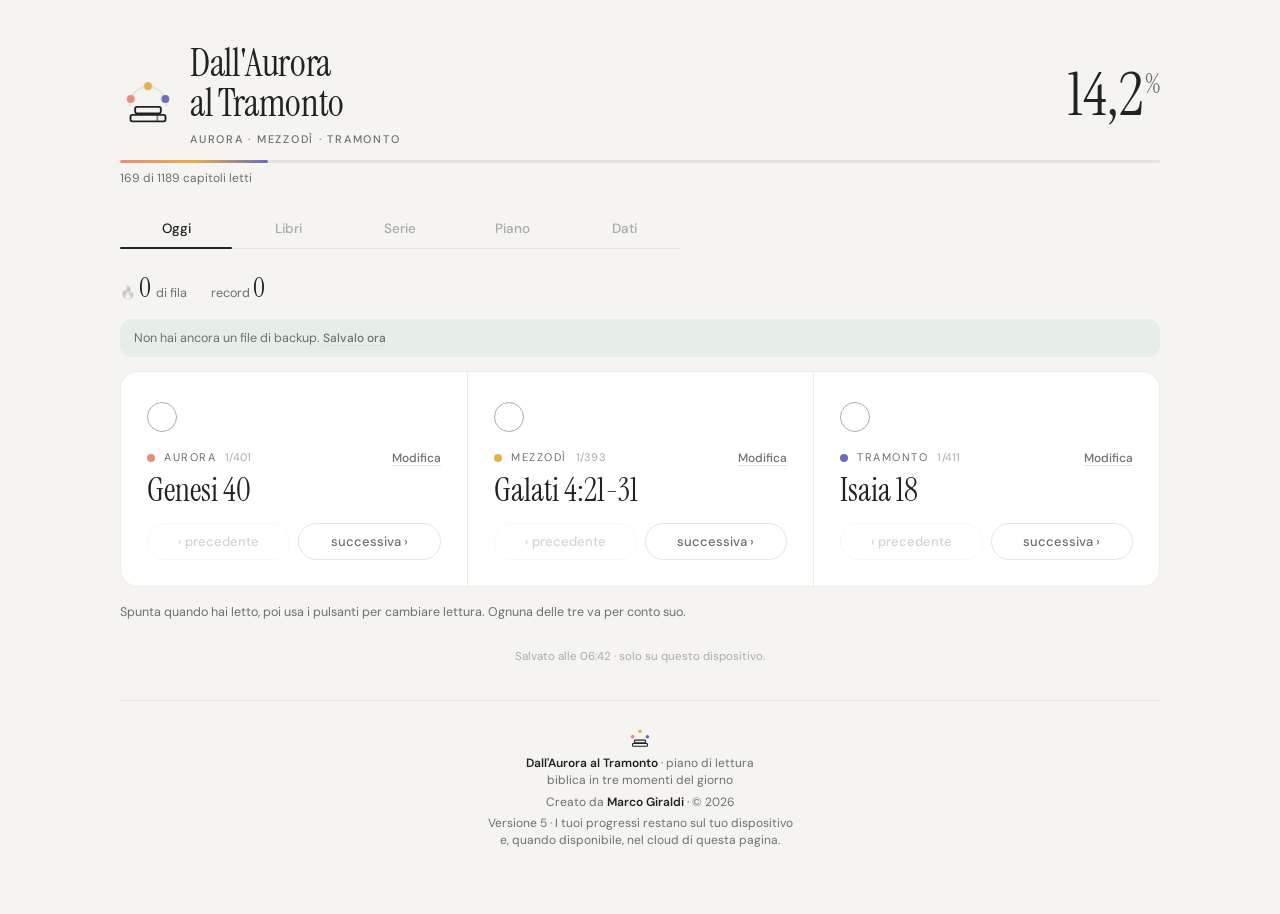
==== index.html @ 3ae81fd2 "Add files via upload" ====
<!doctype html>
<html lang="it"><head><meta charset="utf-8"><meta name="viewport" content="width=device-width,initial-scale=1,viewport-fit=cover">
<meta name="theme-color" content="#ffffff"><meta name="description" content="Piano di lettura biblica: tre letture al giorno, dall'aurora al tramonto. I dati restano sul tuo dispositivo.">
<link rel="icon" href="icon.svg" type="image/svg+xml"><link rel="apple-touch-icon" href="icon.svg"><link rel="manifest" href="manifest.webmanifest">
<style>:root{color-scheme:light dark;padding:env(safe-area-inset-top,0px) 0 env(safe-area-inset-bottom,0px)}body{margin:0;font:14px system-ui,sans-serif}img{max-width:100%}[hidden]{display:none!important}</style>
<title>Dall'Aurora al Tramonto</title>

<link rel="preconnect" href="https://fonts.googleapis.com"><link rel="preconnect" href="https://fonts.gstatic.com" crossorigin>
<link rel="stylesheet" href="https://fonts.googleapis.com/css2?family=DM+Sans:wght@400;500;600&family=Instrument+Serif&display=swap">
<style>
/* layout: colonna stretta e ariosa. Il giorno come arco di luce: alba rosata, mezzogiorno oro, tramonto indaco. Un solo accento, movimento lento. */
:root{
  --bg:#F5F4F0; --surface:#FFFFFF; --ink:#1F2421; --soft:#6C716C; --faint:#A9ADA6;
  --line:#E4E3DC; --line-soft:#EDECE6; --accent:#B7791F; --ok:#3E6B52; --ok-bg:#E5EFE8; --part:#E8C671; --warn:#B3401F;
  --dawn:#E58E7A; --noon:#E5B04B; --dusk:#6A6FB8;
  --display:"Instrument Serif",Georgia,"Times New Roman",serif;
  --body:"DM Sans",-apple-system,BlinkMacSystemFont,"Segoe UI",Roboto,sans-serif;
  --ease:cubic-bezier(.2,.7,.2,1);
}
@media (prefers-color-scheme: dark){:root:not([data-theme="light"]){
  --bg:#141715; --surface:#1C201D; --ink:#EEF0EA; --soft:#9AA09A; --faint:#5F655F; --line:#2D332F; --line-soft:#242925;
  --accent:#E0A94E; --ok:#8FC6A1; --ok-bg:#1F2D24; --part:#8a6a26; --warn:#E5805F; --dawn:#E58E7A; --dusk:#8A8FDB; color-scheme:dark;}}
:root[data-theme="dark"]{
  --bg:#141715; --surface:#1C201D; --ink:#EEF0EA; --soft:#9AA09A; --faint:#5F655F; --line:#2D332F; --line-soft:#242925;
  --accent:#E0A94E; --ok:#8FC6A1; --ok-bg:#1F2D24; --part:#8a6a26; --warn:#E5805F; --dawn:#E58E7A; --dusk:#8A8FDB; color-scheme:dark;}
*{box-sizing:border-box}
body{background:var(--bg);color:var(--ink);font-family:var(--body);font-size:15px;line-height:1.45;margin:0;
  padding-block:28px 56px;padding-left:max(18px,env(safe-area-inset-left,0px));padding-right:max(18px,env(safe-area-inset-right,0px));min-height:100vh}
.wrap{max-width:600px;margin:0 auto}
.head{display:flex;align-items:center;justify-content:space-between;gap:16px;margin-bottom:14px}
h1{font:400 30px/1.05 var(--display);margin:0;letter-spacing:-.01em;text-wrap:balance}
h1 small{display:block;font:500 11px var(--body);letter-spacing:.16em;text-transform:uppercase;color:var(--soft);margin-top:8px}
.brand{display:flex;gap:14px;align-items:center}
.logo{flex:none}
.ld{transform-box:fill-box;transform-origin:center;animation:ldin .8s var(--ease) both}.l1{animation-delay:.15s}.l2{animation-delay:.3s}
@keyframes ldin{from{opacity:0;transform:scale(.2)}to{opacity:1;transform:scale(1)}}
.pct{font:400 46px/1 var(--display);font-variant-numeric:tabular-nums;text-align:right}
.pct sup{font-size:20px;color:var(--soft);margin-left:2px;vertical-align:top;line-height:1.5}
.bar{height:3px;background:var(--line);border-radius:3px;overflow:hidden;position:relative}
.bar>i{display:block;height:100%;width:0;background:linear-gradient(90deg,var(--dawn),var(--noon),var(--dusk));border-radius:3px;transition:width 1.1s var(--ease)}
.barlab{font-size:12px;color:var(--soft);margin:7px 0 22px;font-variant-numeric:tabular-nums}
.tabs{display:flex;position:relative;margin-bottom:22px;border-bottom:1px solid var(--line)}
.tabs button{flex:1;background:none;border:none;padding:11px 2px;font:500 13.5px var(--body);color:var(--faint);cursor:pointer;transition:color .25s}
.tabs button[aria-selected="true"]{color:var(--ink)}
.tabs button:hover{color:var(--ink)}
.tabs .ind{position:absolute;bottom:-1px;height:2px;background:var(--ink);border-radius:2px;transition:transform .45s var(--ease),width .45s var(--ease);left:0}
.streakrow{display:flex;gap:24px;align-items:baseline;margin-bottom:6px;font-size:12.5px;color:var(--soft)}
.streakrow b{font:400 26px var(--display);color:var(--ink);margin-right:5px;font-variant-numeric:tabular-nums}
.flame{display:inline-block;filter:grayscale(1);opacity:.4;transition:all .4s}.flame.on{filter:none;opacity:1;animation:flick 3s ease-in-out infinite}
@keyframes flick{0%,100%{transform:scale(1) rotate(0)}50%{transform:scale(1.08) rotate(-4deg)}}
.card{background:var(--surface);border:1px solid var(--line-soft);border-radius:18px;padding:2px 20px;margin-bottom:16px}
.row{display:flex;gap:16px;padding:20px 0;border-top:1px solid var(--line-soft)}
.row:first-child{border-top:none}
.row .b{flex:1;min-width:0}
.lab{font-size:11px;text-transform:uppercase;letter-spacing:.14em;color:var(--soft);display:flex;gap:9px;align-items:center}
.lab .n{letter-spacing:.02em;color:var(--faint);font-variant-numeric:tabular-nums}
.dot{width:8px;height:8px;border-radius:50%;flex:none}.d0{background:var(--dawn)}.d1{background:var(--noon)}.d2{background:var(--dusk)}
.lab .lnk{margin-left:auto;text-transform:none;letter-spacing:0}
.ref{font:400 27px/1.15 var(--display);margin:6px 0 14px;overflow-wrap:anywhere;position:relative;display:inline-block;transition:color .4s,opacity .4s}
.ref::after{content:"";position:absolute;left:0;top:55%;height:1.5px;width:100%;background:var(--ok);transform:scaleX(0);transform-origin:left;transition:transform .5s var(--ease)}
.row.done .ref{color:var(--ok);opacity:.7}.row.done .ref::after{transform:scaleX(1)}
.chk{appearance:none;-webkit-appearance:none;width:30px;height:30px;flex:none;margin:2px 0 0;border:1.5px solid var(--faint);border-radius:50%;cursor:pointer;position:relative;transition:all .3s var(--ease);background:transparent}
.chk::after{content:"";position:absolute;left:9px;top:5px;width:7px;height:12px;border:solid var(--bg);border-width:0 2px 2px 0;transform:rotate(45deg) scale(0);transition:transform .3s var(--ease)}
.chk:hover{border-color:var(--ok)}
.chk:checked{background:var(--ok);border-color:var(--ok);animation:pop .4s var(--ease)}
.chk:checked::after{transform:rotate(45deg) scale(1)}
@keyframes pop{0%{transform:scale(.85)}60%{transform:scale(1.12)}100%{transform:scale(1)}}
.nav{display:flex;gap:8px}
.btn{padding:9px 13px;border-radius:999px;border:1px solid var(--line);background:transparent;color:var(--soft);font:500 13px var(--body);cursor:pointer;transition:all .25s var(--ease)}
.btn:hover:not(:disabled){border-color:var(--ink);color:var(--ink)}
.btn:active:not(:disabled){transform:scale(.96)}
.btn:disabled{opacity:.3;cursor:default}
.btn.pri{background:var(--ink);color:var(--bg);border-color:var(--ink)}
.btn.pri:hover:not(:disabled){opacity:.85;color:var(--bg)}
.btn.full{flex:1}
.btn:focus-visible,.tabs button:focus-visible,.chk:focus-visible,.cell:focus-visible,.ch:focus-visible,.pr:focus-visible,.link:focus-visible{outline:2px solid var(--accent);outline-offset:2px}
.link{background:none;border:none;color:var(--soft);font:500 12px var(--body);padding:0;cursor:pointer;text-decoration:underline;text-underline-offset:3px;text-decoration-color:var(--line);transition:color .2s}
.link:hover{color:var(--ink)}
.edit{margin-top:14px;padding-top:14px;border-top:1px dashed var(--line);display:flex;flex-direction:column;gap:10px;animation:fadeUp .35s var(--ease)}
.edit .f{display:flex;gap:8px;align-items:center}
.edit label{font-size:12px;color:var(--soft);flex:1;min-width:0}
input[type=text],input[type=number],input[type=date],textarea{font:16px var(--body);padding:9px 12px;border:1px solid var(--line);border-radius:10px;background:var(--bg);color:var(--ink);min-width:0;transition:border-color .2s}
input[type=text]:focus,input[type=number]:focus,textarea:focus{outline:none;border-color:var(--ink)}
input[type=text]{flex:1}input[type=number]{width:72px}
.msg{font-size:12.5px;color:var(--soft);min-height:18px}.msg.err{color:var(--warn)}
h2{font:400 22px var(--display);margin:30px 0 12px}
.stats{display:grid;grid-template-columns:repeat(3,1fr);gap:10px;margin-bottom:6px}
.stat{background:var(--surface);border:1px solid var(--line-soft);border-radius:16px;padding:16px 10px;text-align:center}
.stat b{display:block;font:400 32px/1 var(--display);font-variant-numeric:tabular-nums;margin-bottom:5px}.stat span{font-size:11.5px;color:var(--soft)}
.book{padding:15px 0;border-top:1px solid var(--line-soft)}
.book:first-of-type{border-top:none}
.bh{display:flex;justify-content:space-between;align-items:baseline;gap:8px;margin-bottom:9px}
.bh b{font:400 19px var(--display)}
.bh span{font-size:12px;color:var(--soft);font-variant-numeric:tabular-nums}
.bh.done b{color:var(--ok)}
.chs{display:flex;flex-wrap:wrap;gap:4px}
.ch{width:16px;height:16px;border-radius:50%;border:1.5px solid var(--line);background:transparent;padding:0;cursor:pointer;transition:transform .2s var(--ease),background .3s,border-color .3s}
.ch:hover{transform:scale(1.35);border-color:var(--ink)}
.ch.f{background:var(--ok);border-color:var(--ok)}.ch.p{background:var(--part);border-color:var(--part)}
.bacts{display:flex;gap:8px;margin-top:10px;flex-wrap:wrap}.bacts:empty{display:none}
.ibtn{display:inline-flex;align-items:center;gap:6px;padding:6px 11px;border-radius:999px;border:1px solid var(--line);background:transparent;color:var(--soft);font:500 12px var(--body);cursor:pointer;transition:all .2s var(--ease)}.ibtn:hover{border-color:var(--ink);color:var(--ink)}.ibtn.warn:hover{border-color:var(--warn);color:var(--warn)}
.confirm{display:flex;gap:8px;align-items:center;flex-wrap:wrap;background:var(--ok-bg);border-radius:12px;padding:10px 12px;font-size:13px;width:100%}.confirm span{flex:1;min-width:180px}
.toast{position:fixed;left:50%;bottom:max(18px,env(safe-area-inset-bottom,0px));transform:translateX(-50%);background:var(--ink);color:var(--bg);padding:11px 16px;border-radius:999px;font-size:13px;display:flex;gap:14px;align-items:center;box-shadow:0 8px 30px rgba(0,0,0,.25);z-index:20;animation:fadeUp .35s var(--ease);max-width:calc(100vw - 32px)}.toast button{background:none;border:none;color:var(--bg);font:600 13px var(--body);text-decoration:underline;cursor:pointer;padding:0}
.legend{display:flex;gap:16px;font-size:12px;color:var(--soft);margin:0 0 14px;flex-wrap:wrap}
.legend i{display:inline-block;width:10px;height:10px;border-radius:50%;vertical-align:-1px;margin-right:6px;border:1.5px solid var(--line)}
.cal{display:grid;grid-auto-flow:column;grid-template-rows:repeat(7,1fr);gap:4px;overflow-x:auto;padding:4px 2px 8px}
.cell{width:18px;height:18px;border-radius:5px;border:none;background:var(--line-soft);padding:0;cursor:pointer;transition:transform .2s var(--ease),background .3s}
.cell:hover:not(:disabled){transform:scale(1.25)}
.cell.on{background:var(--ok)}.cell.today{box-shadow:0 0 0 2px var(--bg),0 0 0 3.5px var(--ink)}.cell.fut{opacity:.25;cursor:default}
.plist{max-height:440px;overflow-y:auto;border:1px solid var(--line-soft);border-radius:16px;background:var(--surface)}
.pr{display:flex;gap:12px;padding:11px 16px;border:none;border-bottom:1px solid var(--line-soft);font:14px var(--body);cursor:pointer;background:none;width:100%;text-align:left;color:var(--ink);transition:background .2s}
.pr:hover{background:var(--line-soft)}
.pr .n{color:var(--faint);width:34px;flex:none;font-variant-numeric:tabular-nums}
.pr.d{color:var(--ok)}.pr.c{background:var(--ok-bg);font-weight:600}
.seg{display:flex;gap:8px;margin-bottom:12px}.seg .btn{flex:1}.seg .btn[aria-pressed="true"]{background:var(--ink);color:var(--bg);border-color:var(--ink)}
textarea{width:100%;font:11px monospace;resize:vertical}
.err-banner{background:var(--warn);color:#fff;padding:8px 12px;border-radius:10px;font:12px monospace;white-space:pre-wrap;margin-bottom:12px}
.foot{margin-top:34px;padding-top:22px;border-top:1px solid var(--line);text-align:center;color:var(--soft);font-size:12px;display:flex;flex-direction:column;align-items:center;gap:4px}
.foot p{margin:0;max-width:46ch;text-wrap:balance}.foot b{color:var(--ink);font-weight:600}.foot svg{color:var(--ink);margin-bottom:4px}
.nudge{font-size:12.5px;color:var(--soft);background:var(--ok-bg);border-radius:12px;padding:10px 14px;margin:6px 0 14px}
.save{font-size:11.5px;color:var(--faint);text-align:center;margin-top:28px}
@media (min-width:880px){
  body{padding-block:44px 64px}
  .wrap{max-width:1040px}
  h1{font-size:38px}.pct{font-size:60px}.pct sup{font-size:26px}
  .logo{width:56px;height:56px}
  .tabs{max-width:560px}
  .card.today{display:grid;grid-template-columns:repeat(3,1fr);padding:0;overflow:hidden}
  .card.today .row{flex-direction:column;gap:18px;padding:28px 26px 26px;border-top:none;border-left:1px solid var(--line-soft)}
  .card.today .row:first-child{border-left:none}
  .ref{font-size:32px}
  .card.books{columns:2;column-gap:56px;padding:6px 28px}
  .book{break-inside:avoid}
  .stats{max-width:620px}
  .cell{width:22px;height:22px}
  .cal{gap:5px}
  .plist{max-height:560px}
  .seg{max-width:420px}
  .card[style*="padding:14px"]{max-width:620px}
}
@media (min-width:880px){.streakrow{margin-bottom:14px}}
@keyframes fadeUp{from{opacity:0;transform:translateY(10px)}to{opacity:1;transform:none}}
main.enter>*,main.enter .card>.row,main.enter .stat,main.enter .book{animation:fadeUp .6s var(--ease) both}
main.enter>*:nth-child(2){animation-delay:.06s}main.enter>*:nth-child(3){animation-delay:.12s}main.enter>*:nth-child(4){animation-delay:.18s}
main.enter .card>.row:nth-child(2){animation-delay:.08s}main.enter .card>.row:nth-child(3){animation-delay:.16s}
main.enter .stat:nth-child(2){animation-delay:.07s}main.enter .stat:nth-child(3){animation-delay:.14s}
main.enter .ch,main.enter .cell{animation:fadeUp .5s var(--ease) both}
@media (prefers-reduced-motion:reduce){*,*::before,*::after{animation:none!important;transition:none!important}}
</style>

</head><body>
<div class="wrap">
  <div class="head"><div class="brand"><svg class="logo" viewBox="0 0 48 48" width="46" height="46" role="img" aria-label="Logo Dall'Aurora al Tramonto"><path d="M8 33A16 16 0 0 1 40 33" stroke="var(--line)" stroke-width="1.6" fill="none" stroke-linecap="round"/><circle class="ld l0" cx="9.2" cy="27.5" r="3.4" fill="var(--dawn)"/><circle class="ld l1" cx="24" cy="16.5" r="3.4" fill="var(--noon)"/><circle class="ld l2" cx="38.8" cy="27.5" r="3.4" fill="var(--dusk)"/><rect x="9" y="41" width="30" height="5.6" rx="1.6" fill="none" stroke="var(--ink)" stroke-width="1.6"/><rect x="13" y="34.2" width="22" height="5.6" rx="1.6" fill="none" stroke="var(--ink)" stroke-width="1.6"/><path d="M32 41v5.6" stroke="var(--ink)" stroke-width="1.6" opacity=".5"/></svg><h1>Dall'Aurora<br>al Tramonto<small>Aurora · Mezzodì · Tramonto</small></h1></div><div class="pct"><span id="barPct">0</span><sup>%</sup></div></div>
  <div id="err"></div>
  <div class="bar"><i id="barfill"></i></div>
  <div class="barlab" id="barText"></div>
  <div class="tabs" role="tablist" id="tabs"></div>
  <main id="main"></main>
  <div class="save" id="saveInfo"></div>
  <footer class="foot">
    <svg viewBox="0 0 48 48" width="24" height="24" aria-hidden="true"><circle cx="9.2" cy="27.5" r="3.6" fill="var(--dawn)"/><circle cx="24" cy="16.5" r="3.6" fill="var(--noon)"/><circle cx="38.8" cy="27.5" r="3.6" fill="var(--dusk)"/><rect x="9" y="41" width="30" height="5.6" rx="1.6" fill="none" stroke="currentColor" stroke-width="2.2"/><rect x="13" y="34.2" width="22" height="5.6" rx="1.6" fill="none" stroke="currentColor" stroke-width="2.2"/></svg>
    <p><b>Dall'Aurora al Tramonto</b> · piano di lettura biblica in tre momenti del giorno</p>
    <p>Creato da <b>Marco Giraldi</b> · © 2026</p>
    <p>Versione 5 · I tuoi progressi restano sul tuo dispositivo e, quando disponibile, nel cloud di questa pagina.</p>
  </footer>
</div>

<script>
(function(){
"use strict";
var TR = [["Genesi 40","Genesi 41:1-29","Genesi 41:30-57","Genesi 42","Genesi 43","Genesi 44","Genesi 45","Genesi 46","Genesi 47","Genesi 48","Genesi 49","Genesi 50","Esodo 1","Esodo 2","Esodo 3","Esodo 4","Esodo 5","Esodo 6","Esodo 7","Esodo 8","Esodo 9","Esodo 10","Esodo 11","Esodo 12:1-26","Esodo 12:27-51","Esodo 13","Esodo 14","Esodo 15","Esodo 16","Esodo 17","Esodo 18","Esodo 19","Esodo 20","Esodo 21","Esodo 22","Esodo 23","Esodo 24","Esodo 25","Esodo 26","Esodo 27","Esodo 28:1-22","Esodo 28:23-43","Esodo 29:1-23","Esodo 29:24-46","Esodo 30","Esodo 31","Esodo 32","Esodo 33","Esodo 34","Esodo 35","Esodo 36","Esodo 37","Esodo 38","Esodo 39:1-22","Esodo 39:23-43","Esodo 40","Levitico 1-2","Levitico 3","Levitico 4","Levitico 5","Levitico 6","Levitico 7","Levitico 8","Levitico 9","Levitico 10","Levitico 11:1-24","Levitico 11:25-47","Levitico 12","Levitico 13:1-30","Levitico 13:31-59","Levitico 14:1-29","Levitico 14:30-57","Levitico 15","Levitico 16","Levitico 17","Levitico 18","Levitico 19","Levitico 20","Levitico 21","Levitico 22","Levitico 23:1-22","Levitico 23:23-44","Levitico 24","Levitico 25:1-28","Levitico 25:29-55","Levitico 26:1-23","Levitico 26:24-46","Levitico 27","Numeri 1:1-27","Numeri 1:28-54","Numeri 2","Numeri 3:1-26","Numeri 3:27-51","Numeri 4:1-25","Numeri 4:26-49","Numeri 5","Numeri 6","Numeri 7:1-30","Numeri 7:31-60","Numeri 7:61-89","Numeri 8","Numeri 9","Numeri 10","Numeri 11","Numeri 12","Numeri 13","Numeri 14:1-23","Numeri 14:24-45","Numeri 15","Numeri 16:1-25","Numeri 16:26-50","Numeri 17","Numeri 18","Numeri 19","Numeri 20","Numeri 21","Numeri 22","Numeri 23","Numeri 24","Numeri 25","Numeri 26:1-33","Numeri 26:34-65","Numeri 27","Numeri 28","Numeri 29","Numeri 30","Numeri 31:1-27","Numeri 31:28-54","Numeri 32","Numeri 33:1-28","Numeri 33:29-56","Numeri 34","Numeri 35","Numeri 36","Deuteronomio 1:1-23","Deuteronomio 1:24-46","Deuteronomio 2","Deuteronomio 3","Deuteronomio 4:1-25","Deuteronomio 4:26-49","Deuteronomio 5","Deuteronomio 6","Deuteronomio 7","Deuteronomio 8","Deuteronomio 9","Deuteronomio 10","Deuteronomio 11","Deuteronomio 12","Deuteronomio 13","Deuteronomio 14","Deuteronomio 15","Deuteronomio 16","Deuteronomio 17","Deuteronomio 18","Deuteronomio 19","Deuteronomio 20","Deuteronomio 21","Deuteronomio 22","Deuteronomio 23","Deuteronomio 24","Deuteronomio 25","Deuteronomio 26","Deuteronomio 27","Deuteronomio 28:1-34","Deuteronomio 28:35-68","Deuteronomio 29","Deuteronomio 30","Deuteronomio 31","Deuteronomio 32:1-26","Deuteronomio 32:27-52","Deuteronomio 33","Deuteronomio 34","Giosuè 1","Giosuè 2","Giosuè 3","Giosuè 4","Giosuè 5","Giosuè 6","Giosuè 7","Giosuè 8","Giosuè 9","Giosuè 10:1-22","Giosuè 10:23-43","Giosuè 11","Giosuè 12","Giosuè 13","Giosuè 14","Giosuè 15:1-32","Giosuè 15:33-63","Giosuè 16-17","Giosuè 18","Giosuè 19:1-26","Giosuè 19:27-51","Giosuè 20","Giosuè 21:1-23","Giosuè 21:24-45","Giosuè 22","Giosuè 23","Giosuè 24","Giudici 1","Giudici 2","Giudici 3","Giudici 4","Giudici 5","Giudici 6","Giudici 7","Giudici 8","Giudici 9:1-29","Giudici 9:30-57","Giudici 10","Giudici 11","Giudici 12","Giudici 13","Giudici 14","Giudici 15","Giudici 16","Giudici 17","Giudici 18","Giudici 19","Giudici 20:1-24","Giudici 20:25-48","Giudici 21","Rut 1","Rut 2","Rut 3","Rut 4","1 Samuele 1","1 Samuele 2","1 Samuele 3","1 Samuele 4-5","1 Samuele 6","1 Samuele 7","1 Samuele 8","1 Samuele 9","1 Samuele 10","1 Samuele 11","1 Samuele 12","1 Samuele 13","1 Samuele 14:1-26","1 Samuele 14:27-52","1 Samuele 15","1 Samuele 16","1 Samuele 17:1-29","1 Samuele 17:30-58","1 Samuele 18","1 Samuele 19","1 Samuele 20","1 Samuele 21","1 Samuele 22","1 Samuele 23","1 Samuele 24","1 Samuele 25:1-22","1 Samuele 25:23-44","1 Samuele 26","1 Samuele 27","1 Samuele 28","1 Samuele 29","1 Samuele 30","1 Samuele 31","2 Samuele 1","2 Samuele 2","2 Samuele 3","2 Samuele 4","2 Samuele 5","2 Samuele 6","2 Samuele 7","2 Samuele 8-9","2 Samuele 10","2 Samuele 11","2 Samuele 12","2 Samuele 13","2 Samuele 14","2 Samuele 15","2 Samuele 16","2 Samuele 17","2 Samuele 18","2 Samuele 19","2 Samuele 20","2 Samuele 21","2 Samuele 22:1-26","2 Samuele 22:27-51","2 Samuele 23","2 Samuele 24","1 Re 1:1-27","1 Re 1:28-53","1 Re 2:1-23","1 Re 2:24-46","1 Re 3","1 Re 4","1 Re 5","1 Re 6","1 Re 7:1-26","1 Re 7:27-51","1 Re 8:1-33","1 Re 8:34-66","1 Re 9","1 Re 10","1 Re 11","1 Re 12","1 Re 13","1 Re 14","1 Re 15","1 Re 16","1 Re 17","1 Re 18:1-23","1 Re 18:24-46","1 Re 19","1 Re 20","1 Re 21","1 Re 22:1-27","1 Re 22:28-53","2 Re 1","2 Re 2","2 Re 3","2 Re 4:1-22","2 Re 4:23-44","2 Re 5","2 Re 6","2 Re 7","2 Re 8","2 Re 9","2 Re 10","2 Re 11","2 Re 12","2 Re 13","2 Re 14","2 Re 15","2 Re 16","2 Re 17","2 Re 18","2 Re 19","2 Re 20","2 Re 21","2 Re 22","2 Re 23","2 Re 24","2 Re 25","1 Cronache 1:1-27","1 Cronache 1:28-54","1 Cronache 2:1-28","1 Cronache 2:29-55","1 Cronache 3","1 Cronache 4","1 Cronache 5","1 Cronache 6:1-41","1 Cronache 6:42-81","1 Cronache 7","1 Cronache 8","1 Cronache 9:1-22","1 Cronache 9:23-44","1 Cronache 10","1 Cronache 11:1-24","1 Cronache 11:25-47","1 Cronache 12","1 Cronache 13-14","1 Cronache 15","1 Cronache 16","1 Cronache 17","1 Cronache 18","1 Cronache 19-20","1 Cronache 21","1 Cronache 22","1 Cronache 23","1 Cronache 24","1 Cronache 25","1 Cronache 26","1 Cronache 27","1 Cronache 28","1 Cronache 29","2 Cronache 1","2 Cronache 2","2 Cronache 3","2 Cronache 4","2 Cronache 5","2 Cronache 6","2 Cronache 7","2 Cronache 8","2 Cronache 9","2 Cronache 10","2 Cronache 11","2 Cronache 12","2 Cronache 13","2 Cronache 14-15","2 Cronache 16-17","2 Cronache 18","2 Cronache 19","2 Cronache 20","2 Cronache 21-22","2 Cronache 23","2 Cronache 24","2 Cronache 25","2 Cronache 26-27","2 Cronache 28","2 Cronache 29","2 Cronache 30","2 Cronache 31","2 Cronache 32","2 Cronache 33","2 Cronache 34","2 Cronache 35","2 Cronache 36"],["Galati 4:21-31","Matteo 21:1-16","Matteo 21:17-31","Matteo 21:32-46","Galati 5:1-13","Matteo 22:1-16","Matteo 22:17-31","Galati 5:14-26","Matteo 22:32-46","Matteo 23:1-13","Galati 6","Matteo 23:14-26","Matteo 23:27-39","Efesini 1:1-12","Matteo 24:1-17","Matteo 24:18-34","Efesini 1:13-23","Matteo 24:35-51","Matteo 25:1-16","Efesini 2:1-11","Matteo 25:17-31","Matteo 25:32-46","Efesini 2:12-22","Matteo 26:1-15","Matteo 26:16-30","Efesini 3","Matteo 26:31-45","Matteo 26:46-60","Efesini 4:1-16","Matteo 26:61-75","Matteo 27:1-17","Efesini 4:17-32","Matteo 27:18-34","Matteo 27:35-50","Efesini 5:1-17","Matteo 27:51-66","Matteo 28:1-10","Efesini 5:18-33","Matteo 28:11-20","Marco 1:1-15","Efesini 6:1-12","Marco 1:16-30","Marco 1:31-45","Efesini 6:13-24","Marco 2:1-14","Marco 2:15-28","Filippesi 1:1-15","Marco 3:1-18","Marco 3:19-35","Filippesi 1:16-30","Marco 4:1-14","Marco 4:15-28","Filippesi 2:1-15","Marco 4:29-41","Marco 5:1-15","Filippesi 2:16-30","Marco 5:16-29","Marco 5:30-43","Filippesi 3","Marco 6:1-14","Marco 6:15-28","Filippesi 4:1-12","Marco 6:29-42","Marco 6:43-56","Filippesi 4:13-23","Marco 7:1-13","Marco 7:14-25","Colossesi 1:1-15","Marco 7:26-37","Marco 8:1-13","Colossesi 1:16-29","Marco 8:14-26","Marco 8:27-38","Colossesi 2:1-12","Marco 9:1-17","Marco 9:18-34","Colossesi 2:13-23","Marco 9:35-50","Marco 10:1-18","Colossesi 3:1-13","Marco 10:19-35","Marco 10:36-52","Colossesi 3:14-25","Marco 11:1-17","Marco 11:18-33","Colossesi 4","Marco 12:1-15","Marco 12:16-30","1 Tessalonicesi 1","Marco 12:31-44","Marco 13:1-13","1 Tessalonicesi 2","Marco 13:14-25","Marco 13:26-37","1 Tessalonicesi 3","Marco 14:1-18","Marco 14:19-36","1 Tessalonicesi 4","Marco 14:37-54","Marco 14:55-72","1 Tessalonicesi 5:1-14","Marco 15:1-16","Marco 15:17-32","1 Tessalonicesi 5:15-28","Marco 15:33-47","Marco 16:1-10","2 Tessalonicesi 1","Marco 16:11-20","Luca 1:1-16","2 Tessalonicesi 2","Luca 1:17-32","Luca 1:33-48","2 Tessalonicesi 3","Luca 1:49-64","Luca 1:65-80","1 Timoteo 1","Luca 2:1-18","Luca 2:19-35","1 Timoteo 2","Luca 2:36-52","Luca 3:1-13","1 Timoteo 3","Luca 3:14-26","Luca 3:27-38","1 Timoteo 4","Luca 4:1-15","Luca 4:16-30","1 Timoteo 5:1-13","Luca 4:31-44","Luca 5:1-13","1 Timoteo 5:14-25","Luca 5:14-26","Luca 5:27-39","1 Timoteo 6","Luca 6:1-17","Luca 6:18-33","2 Timoteo 1","Luca 6:34-49","Luca 7:1-17","2 Timoteo 2:1-13","Luca 7:18-34","Luca 7:35-50","2 Timoteo 2:14-26","Luca 8:1-14","Luca 8:15-28","2 Timoteo 3","Luca 8:29-42","Luca 8:43-56","2 Timoteo 4:1-11","Luca 9:1-16","Luca 9:17-32","2 Timoteo 4:12-22","Luca 9:33-47","Luca 9:48-62","Tito 1","Luca 10:1-14","Luca 10:15-28","Tito 2","Luca 10:29-42","Luca 11:1-18","Tito 3","Luca 11:19-36","Luca 11:37-54","Filemone 1:1-13","Luca 12:1-15","Luca 12:16-30","Filemone 1:14-25","Luca 12:31-45","Luca 12:46-59","Ebrei 1","Luca 13:1-18","Luca 13:19-35","Ebrei 2","Luca 14:1-18","Luca 14:19-35","Ebrei 3","Luca 15:1-16","Luca 15:17-32","Ebrei 4","Luca 16:1-16","Luca 16:17-31","Ebrei 5","Luca 17:1-13","Luca 17:14-25","Ebrei 6","Luca 17:26-37","Luca 18:1-15","Ebrei 7:1-14","Luca 18:16-29","Luca 18:30-43","Ebrei 7:15-28","Luca 19:1-16","Luca 19:17-32","Ebrei 8","Luca 19:33-48","Luca 20:1-16","Ebrei 9:1-14","Luca 20:17-32","Luca 20:33-47","Ebrei 9:15-28","Luca 21:1-13","Luca 21:14-26","Ebrei 10:1-20","Luca 21:27-38","Luca 22:1-18","Ebrei 10:21-39","Luca 22:19-36","Luca 22:37-54","Ebrei 11:1-20","Luca 22:55-71","Luca 23:1-14","Ebrei 11:21-40","Luca 23:15-28","Luca 23:29-42","Ebrei 12:1-15","Luca 23:43-56","Luca 24:1-18","Ebrei 12:16-29","Luca 24:19-36","Luca 24:37-53","Ebrei 13:1-13","Giovanni 1:1-17","Giovanni 1:18-34","Ebrei 13:14-25","Giovanni 1:35-51","Giovanni 2:1-13","Giacomo 1:1-14","Giovanni 2:14-25","Giovanni 3:1-18","Giacomo 1:15-27","Giovanni 3:19-36","Giovanni 4:1-18","Giacomo 2:1-13","Giovanni 4:19-36","Giovanni 4:37-54","Giacomo 2:14-26","Giovanni 5:1-16","Giovanni 5:17-32","Giacomo 3","Giovanni 5:33-47","Giovanni 6:1-18","Giacomo 4","Giovanni 6:19-36","Giovanni 6:37-54","Giacomo 5","Giovanni 6:55-71","Giovanni 7:1-18","1 Pietro 1:1-13","Giovanni 7:19-36","Giovanni 7:37-53","1 Pietro 1:14-25","Giovanni 8:1-15","Giovanni 8:16-30","1 Pietro 2:1-13","Giovanni 8:31-45","Giovanni 8:46-59","1 Pietro 2:14-25","Giovanni 9:1-14","Giovanni 9:15-28","1 Pietro 3:1-11","Giovanni 9:29-41","Giovanni 10:1-14","1 Pietro 3:12-22","Giovanni 10:15-28","Giovanni 10:29-42","1 Pietro 4","Giovanni 11:1-15","Giovanni 11:16-29","1 Pietro 5","Giovanni 11:30-43","Giovanni 11:44-57","2 Pietro 1","Giovanni 12:1-17","Giovanni 12:18-34","2 Pietro 2:1-11","Giovanni 12:35-50","Giovanni 13:1-13","2 Pietro 2:12-22","Giovanni 13:14-26","Giovanni 13:27-38","2 Pietro 3","Giovanni 14:1-16","Giovanni 14:17-31","1 Giovanni 1","Giovanni 15:1-14","Giovanni 15:15-27","1 Giovanni 2:1-15","Giovanni 16:1-17","Giovanni 16:18-33","1 Giovanni 2:16-29","Giovanni 17:1-13","Giovanni 17:14-26","1 Giovanni 3:1-12","Giovanni 18:1-14","Giovanni 18:15-27","1 Giovanni 3:13-24","Giovanni 18:28-40","Giovanni 19:1-14","1 Giovanni 4","Giovanni 19:15-28","Giovanni 19:29-42","1 Giovanni 5","Giovanni 20:1-16","Giovanni 20:17-31","2 Giovanni 1","Giovanni 21:1-13","Giovanni 21:14-25","3 Giovanni 1","Atti 6:8-15","Atti 7:1-15","Giuda 1:1-13","Atti 7:16-30","Atti 7:31-45","Giuda 1:14-25","Atti 7:46-60","Atti 8:1-14","Apocalisse 1","Atti 8:15-27","Atti 8:28-40","Apocalisse 2:1-15","Atti 9:1-15","Atti 9:16-29","Apocalisse 2:16-29","Atti 9:30-43","Atti 10:1-16","Apocalisse 3:1-11","Atti 10:17-32","Atti 10:33-48","Apocalisse 3:12-22","Atti 11:1-15","Atti 11:16-30","Apocalisse 4","Atti 12:1-13","Atti 12:14-25","Apocalisse 5","Atti 13:1-18","Atti 13:19-35","Apocalisse 6","Atti 13:36-52","Atti 14:1-14","Apocalisse 7","Atti 14:15-28","Atti 15:1-14","Apocalisse 8","Atti 15:15-28","Atti 15:29-41","Apocalisse 9","Atti 16:1-14","Atti 16:15-27","Apocalisse 10","Atti 16:28-40","Atti 17:1-17","Apocalisse 11","Atti 17:18-34","Atti 18:1-14","Apocalisse 12","Atti 18:15-28","Atti 19:1-14","Apocalisse 13","Atti 19:15-28","Atti 19:29-41","Apocalisse 14","Atti 20:1-13","Atti 20:14-26","Apocalisse 15","Atti 20:27-38","Atti 21:1-14","Apocalisse 16","Atti 21:15-27","Atti 21:28-40","Apocalisse 17","Atti 22:1-15","Atti 22:16-30","Apocalisse 18:1-12","Atti 23:1-18","Atti 23:19-35","Apocalisse 18:13-24","Atti 24:1-14","Atti 24:15-27","Apocalisse 19","Atti 25:1-14","Atti 25:15-27","Apocalisse 20","Atti 26:1-16","Atti 26:17-32","Apocalisse 21:1-14","Atti 27:1-15","Atti 27:16-30","Apocalisse 21:15-27","Atti 27:31-44","Atti 28:1-16","Apocalisse 22","Atti 28:17-31"],["Isaia 18","Giobbe 38:1-21","Isaia 19-20","Giobbe 38:22-41","Isaia 21","Isaia 22","Giobbe 39","Isaia 23","Giobbe 40","Isaia 24","Isaia 25","Giobbe 41","Isaia 26","Isaia 27","Giobbe 42","Isaia 28","Salmo 1-3","Isaia 29","Isaia 30","Salmo 4-5","Isaia 31-32","Salmo 6-7","Isaia 33","Isaia 34-35","Salmo 8-9","Isaia 36","Salmo 10-11","Isaia 37:1-19","Isaia 37:20-38","Salmo 12-15","Isaia 38-39","Salmo 16-17","Isaia 40","Isaia 41","Salmo 18:1-25","Isaia 42","Isaia 43","Salmo 18:26-50","Isaia 44","Salmo 19-20","Isaia 45","Isaia 46-47","Salmo 21","Isaia 48","Salmo 22","Isaia 49","Isaia 50","Salmo 23-24","Isaia 51","Salmo 25","Isaia 52-53","Isaia 54-55","Salmo 26-27","Isaia 56","Isaia 57","Salmo 28-29","Isaia 58","Salmo 30","Isaia 59","Isaia 60","Salmo 31","Isaia 61-62","Salmo 32","Isaia 63-64","Isaia 65","Salmo 33","Isaia 66","Salmo 34","Geremia 1","Geremia 2","Salmo 35","Geremia 3","Salmo 36","Geremia 4","Geremia 5","Salmo 37:1-20","Geremia 6","Geremia 7","Salmo 37:21-40","Geremia 8","Salmo 38","Geremia 9","Geremia 10","Salmo 39","Geremia 11","Salmo 40","Geremia 12","Geremia 13","Salmo 41-43","Geremia 14","Salmo 44","Geremia 15","Geremia 16","Salmo 45-46","Geremia 17","Salmo 47-48","Geremia 18","Geremia 19","Salmo 49","Geremia 20","Geremia 21","Salmo 50","Geremia 22","Salmo 51-52","Geremia 23:1-20","Geremia 23:21-40","Salmo 53-54","Geremia 24","Salmo 55","Geremia 25:1-19","Geremia 25:20-38","Salmo 56-57","Geremia 26","Salmo 58-59","Geremia 27","Geremia 28","Salmo 60-61","Geremia 29","Geremia 30","Salmo 62-63","Geremia 31:1-20","Salmo 64-65","Geremia 31:21-40","Geremia 32:1-22","Salmo 66-67","Geremia 32:23-44","Salmo 68","Geremia 33","Geremia 34","Salmo 69:1-18","Geremia 35","Salmo 69:19-36","Geremia 36","Geremia 37","Salmo 70-71","Geremia 38","Salmo 72","Geremia 39","Geremia 40","Salmo 73","Geremia 41","Geremia 42","Salmo 74","Geremia 43","Salmo 75-76","Geremia 44","Geremia 45","Salmo 77","Geremia 46","Salmo 78:1-18","Geremia 47","Geremia 48:1-24","Salmo 78:19-36","Geremia 48:25-47","Salmo 78:37-54","Geremia 49:1-20","Geremia 49:21-39","Salmo 78:55-72","Geremia 50:1-23","Geremia 50:24-46","Salmo 79","Geremia 51:1-32","Salmo 80","Geremia 51:33-64","Geremia 52","Salmo 81-82","Lamentazioni 1","Salmo 83","Lamentazioni 2","Lamentazioni 3:1-33","Salmo 84-85","Lamentazioni 3:34-66","Salmo 86-87","Lamentazioni 4","Lamentazioni 5","Salmo 88","Ezechiele 1","Salmo 89:1-26","Ezechiele 2","Ezechiele 3","Salmo 89:27-52","Ezechiele 4","Ezechiele 5-6","Salmo 90","Ezechiele 7","Salmo 91","Ezechiele 8-9","Ezechiele 10","Salmo 92-93","Ezechiele 11","Salmo 94","Ezechiele 12","Ezechiele 13","Salmo 95-96","Ezechiele 14-15","Salmo 97-98","Ezechiele 16:1-32","Ezechiele 16:33-63","Salmo 99-101","Ezechiele 17","Salmo 102","Ezechiele 18","Ezechiele 19","Salmo 103","Ezechiele 20:1-25","Ezechiele 20:26-49","Salmo 104","Ezechiele 21","Salmo 105:1-23","Ezechiele 22","Ezechiele 23:1-25","Salmo 105:24-45","Ezechiele 23:26-49","Salmo 106:1-24","Ezechiele 24","Ezechiele 25","Salmo 106:25-48","Ezechiele 26","Salmo 107:1-22","Ezechiele 27","Ezechiele 28","Salmo 107:23-43","Ezechiele 29","Ezechiele 30","Salmo 108","Ezechiele 31","Salmo 109","Ezechiele 32","Ezechiele 33","Salmo 110-112","Ezechiele 34","Salmo 113-114","Ezechiele 35","Ezechiele 36:1-19","Salmo 115","Ezechiele 36:20-38","Salmo 116-117","Ezechiele 37","Ezechiele 38","Salmo 118","Ezechiele 39","Salmo 119:1-36","Ezechiele 40:1-25","Ezechiele 40:26-49","Salmo 119:37-71","Ezechiele 41","Ezechiele 42","Salmo 119:72-106","Ezechiele 43","Salmo 119:107-141","Ezechiele 44","Ezechiele 45","Salmo 119:142-176","Ezechiele 46","Salmo 120-123","Ezechiele 47","Ezechiele 48","Salmo 124-127","Daniele 1","Salmo 128-131","Daniele 2:1-25","Daniele 2:26-49","Salmo 132-134","Daniele 3","Daniele 4","Salmo 135","Daniele 5","Salmo 136","Daniele 6","Daniele 7","Salmo 137-138","Daniele 8","Salmo 139","Daniele 9","Daniele 10","Salmo 140-141","Daniele 11:1-23","Salmo 142-143","Daniele 11:24-45","Daniele 12","Salmo 144","Osea 1","Salmo 145","Osea 2-3","Osea 4","Salmo 146","Osea 5-6","Osea 7-8","Salmo 147","Osea 9","Salmo 148-150","Osea 10-11","Osea 12-13","Proverbi 1","Osea 14","Proverbi 2","Gioele 1","Gioele 2","Proverbi 3","Gioele 3","Proverbi 4","Amos 1-2","Amos 3-4","Proverbi 5","Amos 5","Proverbi 6","Amos 6-7","Amos 8-9","Proverbi 7","Abdia 1","Giona 1-2","Proverbi 8","Giona 3-4","Proverbi 9","Michea 1-2","Michea 3-4","Proverbi 10","Michea 5-6","Proverbi 11","Michea 7","Naum 1-2","Proverbi 12","Naum 3","Proverbi 13","Abacuc 1","Abacuc 2","Proverbi 14","Abacuc 3","Sofonia 1","Proverbi 15","Sofonia 2","Proverbi 16","Sofonia 3","Aggeo 1","Proverbi 17","Aggeo 2","Proverbi 18","Zaccaria 1","Zaccaria 2-3","Proverbi 19","Zaccaria 4-5","Proverbi 20","Zaccaria 6-7","Zaccaria 8","Proverbi 21","Zaccaria 9-10","Proverbi 22","Zaccaria 11-12","Zaccaria 13-14","Proverbi 23","Malachia 1-2","Malachia 3-4","Proverbi 24","Esdra 1","Proverbi 25","Esdra 2:1-35","Esdra 2:36-70","Proverbi 26","Esdra 3","Proverbi 27","Esdra 4","Esdra 5","Proverbi 28","Esdra 6","Proverbi 29","Esdra 7","Esdra 8","Proverbi 30","Esdra 9","Esdra 10:1-22","Proverbi 31","Esdra 10:23-44","Ecclesiaste 1","Neemia 1-2","Neemia 3","Ecclesiaste 2","Neemia 4","Ecclesiaste 3","Neemia 5","Neemia 6","Ecclesiaste 4","Neemia 7:1-37","Ecclesiaste 5","Neemia 7:38-73","Neemia 8","Ecclesiaste 6","Neemia 9","Ecclesiaste 7","Neemia 10:1-20","Neemia 10:21-39","Ecclesiaste 8","Neemia 11","Neemia 12:1-24","Ecclesiaste 9","Neemia 12:25-47","Ecclesiaste 10","Neemia 13","Ester 1","Ecclesiaste 11-12","Ester 2","Cantico 1","Ester 3","Ester 4-5","Cantico 2-3","Ester 6-7","Cantico 4","Ester 8","Ester 9","Cantico 5-6","Ester 10","Cantico 7-8"]];
var BV = {"Genesi":[31,25,24,26,32,22,24,22,29,32,32,20,18,24,21,16,27,33,38,18,34,24,20,67,34,35,46,22,35,43,55,32,20,31,29,43,36,30,23,23,57,38,34,34,28,34,31,22,33,26],"Esodo":[22,25,22,31,23,30,25,32,35,29,10,51,22,31,27,36,16,27,25,26,36,31,33,18,40,37,21,43,46,38,18,35,23,35,35,38,29,31,43,38],"Levitico":[17,16,17,35,19,30,38,36,24,20,47,8,59,57,33,34,16,30,37,27,24,33,44,23,55,46,34],"Numeri":[54,34,51,49,31,27,89,26,23,36,35,16,33,45,41,50,13,32,22,29,35,41,30,25,18,65,23,31,40,16,54,42,56,29,34,13],"Deuteronomio":[46,37,29,49,33,25,26,20,29,22,32,32,18,29,23,22,20,22,21,20,23,30,25,22,19,19,26,68,29,20,30,52,29,12],"Giosuè":[18,24,17,24,15,27,26,35,27,43,23,24,33,15,63,10,18,28,51,9,45,34,16,33],"Giudici":[36,23,31,24,31,40,25,35,57,18,40,15,25,20,20,31,13,31,30,48,25],"Rut":[22,23,18,22],"1 Samuele":[28,36,21,22,12,21,17,22,27,27,15,25,23,52,35,23,58,30,24,42,15,23,29,22,44,25,12,25,11,31,13],"2 Samuele":[27,32,39,12,25,23,29,18,13,19,27,31,39,33,37,23,29,33,43,26,22,51,39,25],"1 Re":[53,46,28,34,18,38,51,66,28,29,43,33,34,31,34,34,24,46,21,43,29,53],"2 Re":[18,25,27,44,27,33,20,29,37,36,21,21,25,29,38,20,41,37,37,21,26,20,37,20,30],"1 Cronache":[54,55,24,43,26,81,40,40,44,14,47,40,14,17,29,43,27,17,19,8,30,19,32,31,31,32,34,21,30],"2 Cronache":[17,18,17,22,14,42,22,18,31,19,23,16,22,15,19,14,19,34,11,37,20,12,21,27,28,23,9,27,36,27,21,33,25,33,27,23],"Esdra":[11,70,13,24,17,22,28,36,15,44],"Neemia":[11,20,32,23,19,19,73,18,38,39,36,47,31],"Ester":[22,23,15,17,14,14,10,17,32,3],"Giobbe":[22,13,26,21,27,30,21,22,35,22,20,25,28,22,35,22,16,21,29,29,34,30,17,25,6,14,23,28,25,31,40,22,33,37,16,33,24,41,30,24,34,17],"Salmo":[6,12,8,8,12,10,17,9,20,18,7,8,6,7,5,11,15,50,14,9,13,31,6,10,22,12,14,9,11,12,24,11,22,22,28,12,40,22,13,17,13,11,5,26,17,11,9,14,20,23,19,9,6,7,23,13,11,11,17,12,8,12,11,10,13,20,7,35,36,5,24,20,28,23,10,12,20,72,13,19,16,8,18,12,13,17,7,18,52,17,16,15,5,23,11,13,12,9,9,5,8,28,22,35,45,48,43,13,31,7,10,10,9,8,18,19,2,29,176,7,8,9,4,8,5,6,5,6,8,8,3,18,3,3,21,26,9,8,24,13,10,7,12,15,21,10,20,14,9,6],"Proverbi":[33,22,35,27,23,35,27,36,18,32,31,28,25,35,33,33,28,24,29,30,31,29,35,34,28,28,27,28,27,33,31],"Ecclesiaste":[18,26,22,16,20,12,29,17,18,20,10,14],"Cantico":[17,17,11,16,16,13,13,14],"Isaia":[31,22,26,6,30,13,25,22,21,34,16,6,22,32,9,14,14,7,25,6,17,25,18,23,12,21,13,29,24,33,9,20,24,17,10,22,38,22,8,31,29,25,28,28,25,13,15,22,26,11,23,15,12,17,13,12,21,14,21,22,11,12,19,12,25,24],"Geremia":[19,37,25,31,31,30,34,22,26,25,23,17,27,22,21,21,27,23,15,18,14,30,40,10,38,24,22,17,32,24,40,44,26,22,19,32,21,28,18,16,18,22,13,30,5,28,7,47,39,46,64,34],"Lamentazioni":[22,22,66,22,22],"Ezechiele":[28,10,27,17,17,14,27,18,11,22,25,28,23,23,8,63,24,32,14,49,32,31,49,27,17,21,36,26,21,26,18,32,33,31,15,38,28,23,29,49,26,20,27,31,25,24,23,35],"Daniele":[21,49,30,37,31,28,28,27,27,21,45,13],"Osea":[11,23,5,19,15,11,16,14,17,15,12,14,16,9],"Gioele":[20,32,21],"Amos":[15,16,15,13,27,14,17,14,15],"Abdia":[21],"Giona":[17,10,10,11],"Michea":[16,13,12,13,15,16,20],"Naum":[15,13,19],"Abacuc":[17,20,19],"Sofonia":[18,15,20],"Aggeo":[15,23],"Zaccaria":[21,13,10,14,11,15,14,23,17,12,17,14,9,21],"Malachia":[14,17,18,6],"Matteo":[25,23,17,25,48,34,29,34,38,42,30,50,58,36,39,28,27,35,30,34,46,46,39,51,46,75,66,20],"Marco":[45,28,35,41,43,56,37,38,50,52,33,44,37,72,47,20],"Luca":[80,52,38,44,39,49,50,56,62,42,54,59,35,35,32,31,37,43,48,47,38,71,56,53],"Giovanni":[51,25,36,54,47,71,53,59,41,42,57,50,38,31,27,33,26,40,42,31,25],"Atti":[26,47,26,37,42,15,60,40,43,48,30,25,52,28,41,40,34,28,41,38,40,30,35,27,27,32,44,31],"Romani":[32,29,31,25,21,23,25,39,33,21,36,21,14,23,33,27],"1 Corinzi":[31,16,23,21,13,20,40,13,27,33,34,31,13,40,58,24],"2 Corinzi":[24,17,18,18,21,18,16,24,15,18,33,21,14],"Galati":[24,21,29,31,26,18],"Efesini":[23,22,21,32,33,24],"Filippesi":[30,30,21,23],"Colossesi":[29,23,25,18],"1 Tessalonicesi":[10,20,13,18,28],"2 Tessalonicesi":[12,17,18],"1 Timoteo":[20,15,16,16,25,21],"2 Timoteo":[18,26,17,22],"Tito":[16,15,15],"Filemone":[25],"Ebrei":[14,18,19,16,14,20,28,13,28,39,40,29,25],"Giacomo":[27,26,18,17,20],"1 Pietro":[25,25,22,19,14],"2 Pietro":[21,22,18],"1 Giovanni":[10,29,24,21,21],"2 Giovanni":[13],"3 Giovanni":[15],"Giuda":[25],"Apocalisse":[20,29,22,11,14,17,17,13,21,11,19,17,18,20,8,21,18,24,21,15,27,21]};
var NAMES = ["Aurora","Mezzodì","Tramonto"];
var BOOKS = Object.keys(BV);
var NT0 = BOOKS.indexOf("Matteo");
var SEED_PRE = ["Genesi 1-24","Genesi 25:1-26","Matteo 1-16","Giobbe 1-34","Isaia 1-9","Atti 1-5","Atti 6:1-7","Proverbi","Romani","1 Corinzi","2 Corinzi","Giacomo"];
var KEY="dat5_state", OLD=["dat4","dat3"];

function showErr(m){var e=document.getElementById("err");e.innerHTML='<div class="err-banner"></div>';e.firstChild.textContent="Errore: "+m;}
window.addEventListener("error",function(e){showErr(e.message+(e.lineno?" (riga "+e.lineno+")":""));});
window.addEventListener("unhandledrejection",function(e){showErr((e.reason&&e.reason.message)||String(e.reason));});

function lsGet(k){try{return localStorage.getItem(k)}catch(e){return null}}
function lsSet(k,v){try{localStorage.setItem(k,v);return true}catch(e){return false}}
function clone(o){return JSON.parse(JSON.stringify(o));}
function todayISO(){var t=new Date();return new Date(t-t.getTimezoneOffset()*60000).toISOString().slice(0,10);}
function addDays(iso,n){var d=new Date(iso+"T12:00:00");d.setDate(d.getDate()+n);return new Date(d-d.getTimezoneOffset()*60000).toISOString().slice(0,10);}

/* ---------- parsing riferimenti ---------- */
function parseAny(ref){
  var m=ref.match(/^(.+?)(?:\s(\d+)(?:-(\d+)|:(\d+)(?:-(\d+))?)?)?$/);
  if(!m||!BV[m[1]]) return null;
  var b=m[1],tot=BV[b].length;
  if(!m[2]) return {b:b,c1:1,c2:tot,v1:null,v2:null};
  var c=+m[2];
  if(c<1||c>tot) return null;
  if(m[3]) return {b:b,c1:c,c2:Math.min(+m[3],tot),v1:null,v2:null};
  if(m[4]) return {b:b,c1:c,c2:c,v1:+m[4],v2:m[5]?+m[5]:+m[4]};
  return {b:b,c1:c,c2:c,v1:null,v2:null};
}
function fmt(b,c,v1,v2){var tot=BV[b][c-1];if(v1===1&&v2===tot)return b+" "+c;if(v1===v2)return b+" "+c+":"+v1;return b+" "+c+":"+v1+"-"+v2;}

/* ---------- stato ---------- */
var S, dsets, ovr;
function fresh(){return {v:5,ts:0,v0:0,v1:0,v2:0,d0:[],d1:[],d2:[],ovr:{},extra:[],pre:SEED_PRE.slice(),act:[],rr:{},start:""};}
function normalize(s){
  var o=fresh();for(var k in o) if(s&&s[k]!==undefined) o[k]=s[k];
  for(var t=0;t<3;t++){o["d"+t]=Array.prototype.slice.call(o["d"+t]||[]).map(Number).filter(function(i){return i>=0&&i<TR[t].length});
    var v=parseInt(o["v"+t],10);o["v"+t]=(isNaN(v)||v<0)?0:Math.min(v,TR[t].length-1);}
  o.ovr=o.ovr&&typeof o.ovr==="object"?clone(o.ovr):{};o.extra=Array.prototype.slice.call(o.extra||[]);o.pre=Array.prototype.slice.call(o.pre||[]);o.act=Array.prototype.slice.call(o.act||[]);
  var rr=s&&s.rr;if(typeof rr==="string"){try{rr=JSON.parse(rr)}catch(e){rr={}}}o.rr={};if(rr&&typeof rr==="object")for(var b in rr){if(BV[b]&&rr[b])o.rr[b]={n:+rr[b].n||1,items:Array.prototype.slice.call(rr[b].items||[])};}
  return o;
}
function findIdx(t,ref){
  var i=TR[t].indexOf(ref);if(i>=0)return i;
  var p=parseAny(ref);if(!p)return -1;
  for(var j=0;j<TR[t].length;j++){var q=parseAny(TR[t][j]);if(!q||q.b!==p.b)continue;
    var c=p.c1,v=p.v1||1;
    if(c>=q.c1&&c<=q.c2){ if(q.v1===null)return j; if(c===q.c1&&v>=q.v1&&v<=q.v2)return j; }}
  return -1;
}
function migrate(old){ /* old: {refs:[r0,r1,r2], done:[..], pos:[1-based], act:[]} */
  var s=fresh();
  for(var t=0;t<3;t++){
    var r=old.refs[t]||[],dn=old.done[t]||[];
    for(var i=0;i<r.length;i++){ if(!dn[i])continue;
      var bi=TR[t].indexOf(r[i]); if(bi>=0){ if(s["d"+t].indexOf(bi)<0)s["d"+t].push(bi); } else s.extra.push(r[i]); }
    var pr=r[(old.pos&&old.pos[t]?old.pos[t]:1)-1], idx=pr?findIdx(t,pr):-1;
    if(idx<0){idx=0;while(idx<TR[t].length-1&&s["d"+t].indexOf(idx)>=0)idx++;}
    s["v"+t]=idx;
  }
  s.act=(old.act||[]).slice();
  return normalize(s);
}
function loadOld(){
  for(var n=0;n<OLD.length;n++){
    try{var r=JSON.parse(lsGet(OLD[n]+"_tracks_v1")||"null"),d=JSON.parse(lsGet(OLD[n]+"_done_v1")||"null");
      if(r&&d&&r.length===3){var p=JSON.parse(lsGet(OLD[n]+"_pos_v1")||"null"),a=JSON.parse(lsGet(OLD[n]+"_activity_v1")||"[]");
        return migrate({refs:r,done:d,pos:p,act:a});}}catch(e){}
  }
  return null;
}
var migratedFromOld=false;
(function boot(){
  var raw=lsGet(KEY),s=null;
  try{if(raw)s=normalize(JSON.parse(raw));}catch(e){}
  if(!s){s=loadOld();if(s){migratedFromOld=true;}}
  S=s||normalize(fresh());
  if(!s) S.ts=0;
})();
var SNAPKEY="dat5_snaps",lastSnap=0;
function readSnaps(){try{return JSON.parse(lsGet(SNAPKEY)||"[]")}catch(e){return []}}
function takeSnap(){
  var now=Date.now();if(now-lastSnap<120000)return;lastSnap=now;
  var l=readSnaps(),d=todayISO(),e={d:d,ts:now,s:S},i=-1;
  l.forEach(function(x,k){if(x.d===d)i=k;});
  if(i>=0)l[i]=e;else l.push(e);
  l=l.slice(-14);lsSet(SNAPKEY,JSON.stringify(l));
  try{if(idb)idb.transaction("kv","readwrite").objectStore("kv").put(JSON.stringify(l),"snaps");}catch(x){}
}
function save(){
  S.ts=Date.now();
  lsSet(KEY,JSON.stringify(S));idbPut(S);queueDb();takeSnap();
  var el=document.getElementById("saveInfo");if(el)el.textContent="Salvato alle "+new Date().toLocaleTimeString("it-IT",{hour:"2-digit",minute:"2-digit"})+" · "+(dbDoc?"anche nel cloud":"solo su questo dispositivo")+".";
}
function isDone(t,i){return S["d"+t].indexOf(i)>=0;}
function curRef(t,i){return S.ovr[t+":"+i]||TR[t][i];}
function setDone(t,i,val){
  var a=S["d"+t],k=a.indexOf(i);
  if(val&&k<0){a.push(i);var d=todayISO();if(S.act.indexOf(d)<0){S.act.push(d);S.act.sort();}}
  if(!val&&k>=0)a.splice(k,1);
  var ref=curRef(t,i),p=parseAny(ref);
  if(p&&S.rr[p.b]){var it=S.rr[p.b].items,q=it.indexOf(ref);if(val&&q<0)it.push(ref);if(!val&&q>=0)it.splice(q,1);}
  save();
}

/* ---------- IndexedDB mirror ---------- */
var idb=null;
function idbOpen(cb){try{var q=indexedDB.open("dat5",1);q.onupgradeneeded=function(){q.result.createObjectStore("kv")};q.onsuccess=function(){idb=q.result;cb&&cb()};q.onerror=function(){cb&&cb()};}catch(e){cb&&cb()}}
function idbPut(s){try{if(!idb)return;idb.transaction("kv","readwrite").objectStore("kv").put(JSON.stringify(s),"state");}catch(e){}}
function idbGet(cb){try{var r=idb.transaction("kv").objectStore("kv").get("state");r.onsuccess=function(){cb(r.result)};r.onerror=function(){cb(null)};}catch(e){cb(null)}}

/* ---------- cloud (db) ---------- */
var dbDoc=null,dbTimer=null;
function flat(){var o={ts:S.ts,v:5,v0:S.v0,v1:S.v1,v2:S.v2,d0:S.d0.slice(),d1:S.d1.slice(),d2:S.d2.slice(),ovr:clone(S.ovr),extra:S.extra.slice(),pre:S.pre.slice(),act:S.act.slice(),start:S.start||"",rr:JSON.stringify(S.rr)};return o;}
function queueDb(){if(!dbDoc)return;clearTimeout(dbTimer);dbTimer=setTimeout(function(){try{dbDoc.set(flat()).catch(function(){});}catch(e){}},700);}
function adopt(remote,why){
  if(!remote)return;var n=normalize(remote);n.ts=remote.ts||0;
  if(n.ts>S.ts){S=n;lsSet(KEY,JSON.stringify(S));render();}
}
function initCloud(){
  try{
    if(!window.claude||typeof window.claude.use!=="function")return;
    window.claude.use("db").then(function(db){
      if(!db)return;
      dbDoc=db.doc("progress/v5");var first=true;
      dbDoc.onSnapshot(function(snap){
        if(!first)return;first=false;
        if(snap.exists){adopt(clone(snap.data()));if(S.ts>(snap.data().ts||0))queueDb();}
        else{
          var done=function(){if(S.ts===0)save();else queueDb();render();};
          if(!raw0&&!migratedFromOld){ /* niente di locale: prova il vecchio documento cloud */
            db.doc("progress/v4").get().then(function(o){
              if(o.exists){var d=clone(o.data());if(d.ref0&&d.done0){S=migrate({refs:[d.ref0,d.ref1,d.ref2],done:[d.done0,d.done1,d.done2],pos:[d.pos0,d.pos1,d.pos2],act:d.activity});}}
              done();}).catch(done);
          } else done();
        }
      },function(){dbDoc=null;});
    }).catch(function(){});
  }catch(e){}
}
var raw0=!!lsGet(KEY);

/* ---------- copertura capitoli ---------- */
var COV;
function computeCov(){
  var cov={};
  BOOKS.forEach(function(b){cov[b]=BV[b].map(function(n){return new Uint8Array(n+1);});});
  function mark(ref,onlyRr){var p=parseAny(ref);if(!p)return;if(onlyRr?!S.rr[p.b]:!!S.rr[p.b])return;
    for(var c=p.c1;c<=p.c2;c++){var a=cov[p.b][c-1],tot=BV[p.b][c-1];
      var v1=p.v1||1,v2=p.v2||tot;if(v2>tot)v2=tot;for(var v=v1;v<=v2;v++)a[v]=1;}}
  S.pre.forEach(function(r){mark(r)});S.extra.forEach(function(r){mark(r)});BOOKS.forEach(function(b){if(S.rr[b])S.rr[b].items.forEach(function(r){mark(r,true)});});
  for(var t=0;t<3;t++)S["d"+t].forEach(function(i){mark(curRef(t,i));});
  COV={};
  BOOKS.forEach(function(b){COV[b]=BV[b].map(function(n,ci){var a=cov[b][ci],k=0;for(var v=1;v<=n;v++)k+=a[v];return k===0?0:(k===n?2:1);});});
}
function bookStats(b){var f=0,p=0;COV[b].forEach(function(x){if(x===2)f++;else if(x===1)p++;});return {f:f,p:p,n:COV[b].length};}

/* ---------- streak ---------- */
function streaks(){
  var a=S.act.slice().sort(),today=todayISO(),y=addDays(today,-1);
  var set={};a.forEach(function(d){set[d]=1;});
  var cur=0,d=set[today]?today:(set[y]?y:null);
  while(d&&set[d]){cur++;d=addDays(d,-1);}
  var best=0,run=0,prev=null;
  a.forEach(function(x){run=(prev&&addDays(prev,1)===x)?run+1:1;if(run>best)best=run;prev=x;});
  return {cur:cur,best:best,total:a.length};
}

/* ---------- UI ---------- */
var serieMsg="",confB=null,undoS=null,toastTimer=null,animateNext=true,tab=lsGet("dat5_tab")||"oggi",editOpen=[false,false,false],msgs=["","",""],planTrack=0;
var TABS=[["oggi","Oggi"],["libri","Libri"],["serie","Serie"],["piano","Piano"],["dati","Dati"]];
function esc(s){return String(s).replace(/[&<>"]/g,function(c){return {"&":"&amp;","<":"&lt;",">":"&gt;",'"':"&quot;"}[c];});}

var shownPct=0,tabsBuilt=false;
function countTo(el,to){
  var from=shownPct,t0=null,dur=900;shownPct=to;
  if(from===to||(window.matchMedia&&window.matchMedia("(prefers-reduced-motion: reduce)").matches)){el.textContent=to.toFixed(1).replace(".",",");return;}
  function step(ts){if(!t0)t0=ts;var p=Math.min(1,(ts-t0)/dur),e=1-Math.pow(1-p,3);el.textContent=(from+(to-from)*e).toFixed(1).replace(".",",");if(p<1)requestAnimationFrame(step);}
  requestAnimationFrame(step);
}
function placeInd(){
  var sel=document.querySelector('#tabs [aria-selected="true"]'),ind=document.getElementById("ind");
  if(sel&&ind){ind.style.width=sel.offsetWidth+"px";ind.style.transform="translateX("+sel.offsetLeft+"px)";}
}
function renderTop(){
  computeCov();
  var tot=0,full=0;BOOKS.forEach(function(b){var s=bookStats(b);tot+=s.n;full+=S.rr[b]?s.n:s.f;});
  var pct=Math.round(full/tot*1000)/10;
  setTimeout(function(){document.getElementById("barfill").style.width=pct+"%";},30);
  document.getElementById("barText").textContent=full+" di "+tot+" capitoli letti";
  countTo(document.getElementById("barPct"),pct);
  if(!tabsBuilt){var h="";TABS.forEach(function(x){h+='<button role="tab" data-tab="'+x[0]+'">'+x[1]+'</button>';});
    document.getElementById("tabs").innerHTML=h+'<span class="ind" id="ind"></span>';tabsBuilt=true;}
  document.querySelectorAll("#tabs button").forEach(function(b){b.setAttribute("aria-selected",String(b.dataset.tab===tab));});
  placeInd();
}
window.addEventListener("resize",placeInd);
function backupNudge(){
  var last=+(lsGet("dat5_lastfile")||0),days=(Date.now()-last)/864e5;
  if(last&&days<21)return '';
  return '<div class="nudge">Non hai ancora un file di backup'+(last?' da '+Math.floor(days)+' giorni':'')+'. <button class="link" data-tab="dati">Salvalo ora</button></div>';
}
function viewOggi(){
  var st=streaks(),h='<div class="streakrow"><span><span class="flame'+(st.cur?' on':'')+'">🔥</span> <b>'+st.cur+'</b>di fila</span><span>record <b>'+st.best+'</b></span></div>'+backupNudge()+'<div class="card today">';
  for(var t=0;t<3;t++){
    var i=S["v"+t],d=isDone(t,i),n=TR[t].length;
    h+='<div class="row'+(d?' done':'')+'"><input type="checkbox" class="chk" data-chk="'+t+'" id="chk'+t+'" aria-label="Segna '+NAMES[t]+' come letto"'+(d?' checked':'')+'><div class="b">'+
      '<div class="lab"><i class="dot d'+t+'"></i>'+NAMES[t]+'<span class="n">'+(i+1)+'/'+n+'</span><button class="link lnk" data-edit="'+t+'">'+(editOpen[t]?'Chiudi':'Modifica')+'</button></div>'+
      '<div class="ref">'+esc(curRef(t,i))+'</div>'+
      '<div class="nav"><button class="btn full" data-nav="'+t+'" data-d="-1"'+(i===0?' disabled':'')+'>‹ precedente</button><button class="btn full" data-nav="'+t+'" data-d="1"'+(i>=n-1?' disabled':'')+'>successiva ›</button></div>';
    if(editOpen[t]){
      h+='<div class="edit"><div class="f"><label for="go'+t+'">Salta a un altro punto del piano</label><small style="color:var(--soft);display:block;margin-top:2px">Se hai letto per conto tuo o ti sei perso, scrivi dove vuoi riprendere (es. Isaia 22 o Galati 5:1). Sposta solo il segnaposto: non segna nulla come letto.</small></div><div class="f"><input type="text" id="go'+t+'" placeholder="Libro capitolo:versetto"><button class="btn pri" data-go="'+t+'">Salta qui</button></div>'+
        '<div class="f"><label for="sv'+t+'">Non ho finito: mi sono fermato al versetto</label><input type="number" id="sv'+t+'" min="1" inputmode="numeric"><button class="btn pri" data-split="'+t+'">Conferma</button></div>'+
        (S.ovr[t+":"+i]?'<div class="f"><button class="link" data-unsplit="'+t+'">Annulla la divisione di questa lettura</button></div>':'')+
        '<div class="msg'+(/^!/.test(msgs[t])?' err':'')+'">'+esc(msgs[t].replace(/^!/,''))+'</div></div>';
    }
    h+='</div></div>';
  }
  return h+'</div><p class="msg">Spunta quando hai letto, poi usa i pulsanti per cambiare lettura. Ognuna delle tre va per conto suo.</p>';
}
function viewLibri(){
  var h='<div class="legend"><span><i style="background:var(--ok)"></i>letto</span><span><i style="background:var(--part)"></i>in parte</span><span><i></i>da leggere</span><span>tocca un capitolo per segnarlo come già letto</span></div>';
  var at=0,atN=0,nt=0,ntN=0;
  BOOKS.forEach(function(b,bi){var s=bookStats(b),f=S.rr[b]?s.n:s.f;if(bi<NT0){at+=f;atN+=s.n}else{nt+=f;ntN+=s.n}});
  h+='<div class="stats"><div class="stat"><b>'+Math.round(at/atN*100)+'%</b><span>Antico Testamento</span></div><div class="stat"><b>'+Math.round(nt/ntN*100)+'%</b><span>Nuovo Testamento</span></div><div class="stat"><b>'+BOOKS.filter(function(b){var s=bookStats(b);return S.rr[b]||s.f===s.n}).length+'</b><span>libri finiti</span></div></div>';
  [["Antico Testamento",0,NT0],["Nuovo Testamento",NT0,BOOKS.length]].forEach(function(g){
    h+='<h2>'+g[0]+'</h2><div class="card books">';
    for(var bi=g[1];bi<g[2];bi++){var b=BOOKS[bi],s=bookStats(b);
      var rr=S.rr[b],fin=s.f===s.n,acts='',any=(s.f+s.p>0)||rr;
      if(confB===b){acts='<div class="confirm" role="alertdialog"><span>Azzerare <b>'+esc(b)+'</b>? Tutti i suoi capitoli tornano da leggere.</span><button class="btn pri" data-clear-yes="'+esc(b)+'">Sì, azzera</button><button class="btn" data-clear-no="1">No</button></div>';}
      else{
        if(!fin)acts+='<button class="ibtn" data-all="'+esc(b)+'"><svg viewBox="0 0 16 16" width="14" height="14" fill="none" stroke="currentColor" stroke-width="1.6" stroke-linecap="round" stroke-linejoin="round" aria-hidden="true"><circle cx="8" cy="8" r="6.2"/><path d="M5.2 8.2l2 2 3.6-4"/></svg><span>tutto letto</span></button>';
        if(fin)acts+='<button class="ibtn" data-reread="'+esc(b)+'"><svg viewBox="0 0 16 16" width="14" height="14" fill="none" stroke="currentColor" stroke-width="1.6" stroke-linecap="round" stroke-linejoin="round" aria-hidden="true"><path d="M13 7a5 5 0 0 0-9-2.5L3 6M3 3v3h3M3 9a5 5 0 0 0 9 2.5L13 10M13 13v-3h-3"/></svg><span>rileggi</span></button>';
        if(rr)acts+='<button class="ibtn" data-unre="'+esc(b)+'"><svg viewBox="0 0 16 16" width="14" height="14" fill="none" stroke="currentColor" stroke-width="1.6" stroke-linecap="round" stroke-linejoin="round" aria-hidden="true"><path d="M3.5 6.5h6a3.5 3.5 0 0 1 0 7H6M3.5 6.5L6 4M3.5 6.5L6 9"/></svg><span>annulla rilettura</span></button>';
        if(any)acts+='<button class="ibtn warn" data-clear="'+esc(b)+'"><svg viewBox="0 0 16 16" width="14" height="14" fill="none" stroke="currentColor" stroke-width="1.6" stroke-linecap="round" stroke-linejoin="round" aria-hidden="true"><path d="M3.5 6.5h6a3.5 3.5 0 0 1 0 7H6M3.5 6.5L6 4M3.5 6.5L6 9"/></svg><span>annulla lettura</span></button>';
      }
      h+='<div class="book"><div class="bh'+((rr||fin)?' done':'')+'"><b>'+esc(b)+((rr||fin)?' ✓':'')+(rr?' · giro '+(rr.n+1):'')+'</b><span>'+s.f+'/'+s.n+'</span></div><div class="chs">';
      COV[b].forEach(function(x,ci){h+='<button class="ch'+(x===2?' f':x===1?' p':'')+'" data-ch="'+esc(b)+'" data-c="'+(ci+1)+'" aria-label="'+esc(b)+' '+(ci+1)+'"></button>';});
      h+='</div><div class="bacts">'+acts+'</div></div>';}
    h+='</div>';});
  return h;
}
function fmtIT(iso){return iso.split("-").reverse().join("/");}
function viewSerie(){
  var st=streaks(),today=todayISO(),set={};S.act.forEach(function(d){set[d]=1;});
  var dow=(new Date(today+"T12:00:00").getDay()+6)%7,weeks=17,start=addDays(today,-(weeks*7-1-(6-dow)));
  var cells="";for(var k=0;k<weeks*7;k++){var d=addDays(start,k),fut=d>today;
    cells+='<span class="cell'+(set[d]?' on':'')+(d===today?' today':'')+(fut?' fut':'')+'" title="'+fmtIT(d)+'" aria-label="'+fmtIT(d)+(set[d]?' letto':'')+'" style="cursor:default"></span>';}
  var last30=0;for(var q=0;q<30;q++)if(set[addDays(today,-q)])last30++;
  var since=S.start?'<p class="msg">Hai iniziato il <b>'+fmtIT(S.start)+'</b> · giorno <b>'+(Math.round((new Date(today+"T12:00:00")-new Date(S.start+"T12:00:00"))/864e5)+1)+'</b> del cammino.</p>':'';
  return '<div class="stats"><div class="stat"><b>'+st.cur+'</b><span>giorni di fila</span></div><div class="stat"><b>'+st.best+'</b><span>record</span></div><div class="stat"><b>'+last30+'/30</b><span>ultimi 30 giorni</span></div></div>'+since+
    '<h2>Calendario</h2><div class="cal">'+cells+'</div><p class="msg">'+st.total+' giorni letti in tutto. Si colora da solo quando segni una lettura. Ogni riga è un giorno della settimana (lunedì in alto).</p>'+
    '<div class="card" style="padding:14px"><h2 style="margin-top:0">Sistema la tua serie</h2><p class="msg">Se l’app non aveva registrato i tuoi giorni: indica quando hai iniziato e l’app segna come letti tutti i giorni da allora fino a ieri (presume che tu abbia letto ogni giorno). Oppure scrivi da quanti giorni leggi di fila. Se sbagli, usa “Annulla” nel messaggio in basso.</p>'+
    '<div class="f edit" style="border:none;padding:0"><div class="f"><label for="stDate">Ho iniziato a leggere il</label><input type="date" id="stDate" max="'+today+'" value="'+(S.start||'')+'"><button class="btn pri" data-setstart="1">Salva</button></div>'+
    '<div class="f"><label for="stN">Leggo di fila da (giorni, fino a ieri)</label><input type="number" id="stN" min="1" max="400" inputmode="numeric" placeholder="es. 12"><button class="btn pri" data-setstreak="1">Imposta</button></div>'+
    '<div class="msg'+(/^!/.test(serieMsg)?' err':'')+'">'+esc(serieMsg.replace(/^!/,''))+'</div></div></div>';
}
function viewPiano(){
  var t=planTrack,h='<div class="seg">';NAMES.forEach(function(n,i){h+='<button class="btn" data-pt="'+i+'" aria-pressed="'+(i===t)+'">'+n+'</button>';});
  h+='</div><div class="plist" id="plist">';
  TR[t].forEach(function(r,i){var c=i===S["v"+t],d=isDone(t,i);h+='<button class="pr'+(d?' d':'')+(c?' c':'')+'" data-pi="'+i+'"><span class="n">'+(i+1)+'</span><span>'+(d?'✓ ':'')+esc(curRef(t,i))+'</span></button>';});
  return h+'</div><p class="msg">Tocca una riga per portare qui la lettura.</p>';
}
function snapList(){
  var l=readSnaps().slice().reverse();if(!l.length)return '<div class="msg">Nessuna copia ancora. La prima arriva al prossimo salvataggio.</div>';
  return l.map(function(x){var n=0;[0,1,2].forEach(function(t){n+=(x.s["d"+t]||[]).length});
    return '<div class="f edit" style="border:none;padding:6px 0;animation:none"><div class="f"><label style="font-size:13px;color:var(--ink)">'+x.d.split("-").reverse().join("/")+' <span style="color:var(--soft)">· '+n+' letture, '+((x.s.act||[]).length)+' giorni</span></label><button class="btn" data-snap="'+x.d+'">Ripristina</button></div></div>';}).join('');
}
function viewDati(){
  return '<div class="card" style="padding:14px"><h2 style="margin-top:0">Copia di sicurezza</h2><p class="msg">Il tuo avanzamento è salvato nel browser e, quando possibile, anche nel cloud. Per essere tranquillo copia il codice ogni tanto e conservalo in Note.</p>'+
    '<div class="f edit" style="border:none;padding:0"><div class="f"><button class="btn pri full" id="bkOut">Genera codice</button><button class="btn full" id="bkIn">Ripristina da codice</button></div>'+
    '<textarea id="bkText" rows="4" placeholder="Il codice appare qui. Per ripristinare, incolla qui il codice (o il contenuto del file di backup) e premi Ripristina."></textarea><div class="msg" id="bkMsg"></div></div></div>'+
    '<div class="card" style="padding:14px"><h2 style="margin-top:0">Salvataggi automatici</h2><p class="msg">Ogni giorno l’app tiene una copia dei tuoi progressi (le ultime 14). Se qualcosa si rovina, scegli una data e ripristina, senza codici.</p>'+snapList()+'</div>'+
    '<div class="card" style="padding:14px"><h2 style="margin-top:0">File di backup</h2><p class="msg">Salva un file sul tuo dispositivo. Il browser ti chiederà conferma: non posso scaricarlo di nascosto.</p><button class="btn pri" id="dlBk">Scarica il file di backup</button><div class="msg" id="dlMsg"></div></div>'+
    '<div class="card" style="padding:14px"><h2 style="margin-top:0">Azzera</h2><p class="msg">Cancella tutti i progressi su questo dispositivo.</p><button class="btn" id="rst">Azzera i progressi</button><span id="rstConf" hidden> <button class="btn pri" id="rstYes">Sì, azzera</button> <button class="btn" id="rstNo">No</button></span></div>';
}
function showToast(msg,undo){
  var t=document.getElementById("toast");if(!t){t=document.createElement("div");t.id="toast";t.className="toast";t.setAttribute("role","status");document.body.appendChild(t);}
  t.innerHTML="<span></span>"+(undo?'<button id="toastUndo">Annulla</button>':"");t.firstChild.textContent=msg;t.hidden=false;
  clearTimeout(toastTimer);toastTimer=setTimeout(function(){t.hidden=true;undoS=null;},7000);
}
function bookDo(msg,fn){undoS=clone(S);fn();save();render();showToast(msg,true);}
function clearBook(b){
  var re=function(r){var p=parseAny(r);return !p||p.b!==b;};
  S.pre=S.pre.filter(re);S.extra=S.extra.filter(re);delete S.rr[b];
  for(var t=0;t<3;t++){S["d"+t]=S["d"+t].filter(function(i){return re(S.ovr[t+":"+i]||TR[t][i]);});}
}
function render(){
  try{renderTop();
    var v={oggi:viewOggi,libri:viewLibri,serie:viewSerie,piano:viewPiano,dati:viewDati}[tab]();
    var mn=document.getElementById("main");mn.className=animateNext?"enter":"";animateNext=false;mn.innerHTML=v;
    if(tab==="piano"){var c=document.querySelector(".pr.c"),pl=document.getElementById("plist");if(c&&pl)pl.scrollTop=c.offsetTop-pl.offsetTop-80;}
  }catch(e){showErr(e.message+(e.stack?"\n"+e.stack.split("\n")[1]:""));}
}

/* ---------- eventi ---------- */
document.addEventListener("click",function(e){
  var el=e.target.closest("button,input");if(!el)return;var D=el.dataset;
  if(D.tab){animateNext=true;tab=D.tab;lsSet("dat5_tab",tab);render();return;}
  if(D.edit!==undefined){var t=+D.edit;editOpen[t]=!editOpen[t];msgs[t]="";render();return;}
  if(D.nav!==undefined){var t2=+D.nav,n=S["v"+t2]+ +D.d;if(n>=0&&n<TR[t2].length){S["v"+t2]=n;save();render();}return;}
  if(D.go!==undefined){doGo(+D.go);return;}
  if(D.split!==undefined){doSplit(+D.split);return;}
  if(D.unsplit!==undefined){var u=+D.unsplit;delete S.ovr[u+":"+S["v"+u]];save();render();return;}
  if(D.ch){var key=D.ch+" "+D.c,lst=S.rr[D.ch]?S.rr[D.ch].items:S.pre,k=lst.indexOf(key);if(k>=0)lst.splice(k,1);else lst.push(key);save();render();return;}
  if(D.all){bookDo(D.all+" segnato come letto.",function(){if(S.rr[D.all])S.rr[D.all].items.push(D.all);else S.pre.push(D.all);});return;}
  if(D.clear){confB=D.clear;render();return;}
  if(D.clearNo){confB=null;render();return;}
  if(D.clearYes){var bb=D.clearYes;confB=null;bookDo(bb+" azzerato: tutti i capitoli tornano da leggere.",function(){clearBook(bb);});return;}
  if(el.id==="toastUndo"){if(undoS){S=normalize(undoS);undoS=null;save();render();var tt=document.getElementById("toast");if(tt)tt.hidden=true;}return;}
  if(D.reread){bookDo(D.reread+": parte la rilettura (giro "+((S.rr[D.reread]?S.rr[D.reread].n:0)+2)+").",function(){S.rr[D.reread]={n:(S.rr[D.reread]?S.rr[D.reread].n:0)+1,items:[]};});return;}
  if(D.unre){var bu=D.unre;bookDo("Rilettura di "+bu+" annullata.",function(){var r0=S.rr[bu];if(r0&&r0.n>1){r0.n--;r0.items=[bu];}else delete S.rr[bu];});return;}
  if(D.setstart){var sd=document.getElementById("stDate").value,td=todayISO();
    if(!sd||sd>td){serieMsg="!Scegli una data valida, non nel futuro.";render();return;}
    var nd=0;bookDo("Inizio salvato: "+fmtIT(sd)+". Segnati tutti i giorni fino a ieri.",function(){S.start=sd;for(var dd=sd;dd<td;dd=addDays(dd,1)){if(S.act.indexOf(dd)<0){S.act.push(dd);}}S.act.sort();});serieMsg="";return;}
  if(D.setstreak){var n=parseInt(document.getElementById("stN").value,10),td2=todayISO();
    if(!n||n<1||n>400){serieMsg="!Scrivi un numero tra 1 e 400.";render();return;}
    bookDo("Serie impostata: "+n+" giorni fino a ieri.",function(){for(var k=1;k<=n;k++){var dd=addDays(td2,-k);if(S.act.indexOf(dd)<0)S.act.push(dd);}S.act.sort();if(!S.start||S.start>addDays(td2,-n))S.start=addDays(td2,-n);});serieMsg="";return;}
  if(D.pt!==undefined){planTrack=+D.pt;render();return;}
  if(D.pi!==undefined){S["v"+planTrack]=+D.pi;save();tab="oggi";animateNext=true;lsSet("dat5_tab",tab);render();return;}
  if(D.snap){var sn=readSnaps().filter(function(x){return x.d===D.snap})[0];if(sn){S=normalize(sn.s);lastSnap=0;save();render();}return;}
  if(el.id==="dlBk"){var m0=document.getElementById("dlMsg");
    (window.claude&&window.claude.use?window.claude.use("downloads"):Promise.resolve({save:function(r){var a=document.createElement("a");a.href=URL.createObjectURL(new Blob([r.data],{type:"application/json"}));a.download=r.filename;document.body.appendChild(a);a.click();setTimeout(function(){URL.revokeObjectURL(a.href);a.remove();},500);return Promise.resolve();}})).then(function(dl){if(!dl){m0.textContent="Il download non è disponibile qui: usa il codice di backup.";return;}
      return dl.save({filename:"aurora-tramonto-backup-"+todayISO()+".json",data:JSON.stringify(S)}).then(function(){lsSet("dat5_lastfile",String(Date.now()));m0.textContent="File salvato.";}).catch(function(e){m0.textContent=e&&e.code==="declined"?"Annullato.":"Non sono riuscito a salvare il file.";});
    }).catch(function(){m0.textContent="Il download non è disponibile qui.";});return;}
  if(el.id==="bkOut"){var ta=document.getElementById("bkText");ta.value=btoa(unescape(encodeURIComponent(JSON.stringify(S))));ta.select();var ok=false;try{ok=document.execCommand("copy");}catch(x){}
    document.getElementById("bkMsg").textContent=ok?"Codice copiato. Incollalo in Note.":"Copia il codice e conservalo in Note.";return;}
  if(el.id==="bkIn"){var tx=document.getElementById("bkText").value.trim(),m=document.getElementById("bkMsg");
    try{var o=tx.charAt(0)==='{'?JSON.parse(tx):JSON.parse(decodeURIComponent(escape(atob(tx))));
      if(o&&o.refs){S=migrate({refs:o.refs,done:o.done,pos:o.pos,act:o.activity});} /* codice del vecchio formato */
      else if(o&&o.d0){S=normalize(o);} else throw new Error("codice non riconosciuto");
      save();render();}catch(x){m.textContent="Codice non valido: "+x.message;}return;}
  if(el.id==="rst"){document.getElementById("rstConf").hidden=false;el.hidden=true;return;}
  if(el.id==="rstNo"){document.getElementById("rstConf").hidden=true;document.getElementById("rst").hidden=false;return;}
  if(el.id==="rstYes"){S=normalize(fresh());save();render();return;}
});
document.addEventListener("change",function(e){
  var el=e.target;if(el.dataset&&el.dataset.chk!==undefined){var t=+el.dataset.chk;setDone(t,S["v"+t],el.checked);render();}
});
function doGo(t){
  var inp=document.getElementById("go"+t),ref=inp.value.trim().replace(/\s+/g," ");
  var p=parseAny(ref);
  if(!p){msgs[t]="!Non riconosco «"+ref+"». Scrivi per esempio Isaia 22 o Galati 5:1.";render();return;}
  var i=findIdx(t,ref);
  if(i<0){msgs[t]="!Questo passo non è nella lettura "+NAMES[t]+".";render();return;}
  S["v"+t]=i;msgs[t]="";save();render();
}
function doSplit(t){
  var i=S["v"+t],ref=curRef(t,i),p=parseAny(ref),stop=parseInt(document.getElementById("sv"+t).value,10);
  if(!p||p.c1!==p.c2||!p.v1&&p.v1!==0&&false){}
  if(!p||p.c1!==p.c2){msgs[t]="!Posso dividere solo letture di un capitolo. Questa è «"+ref+"».";render();return;}
  var tot=BV[p.b][p.c1-1],v1=p.v1||1,v2=p.v2||tot;
  if(!stop||stop<v1||stop>=v2){msgs[t]="!Scrivi un versetto tra "+v1+" e "+(v2-1)+".";render();return;}
  S.extra.push(fmt(p.b,p.c1,v1,stop));if(S.rr[p.b])S.rr[p.b].items.push(fmt(p.b,p.c1,v1,stop));
  S.ovr[t+":"+i]=fmt(p.b,p.c1,stop+1,v2);
  var d=todayISO();if(S.act.indexOf(d)<0){S.act.push(d);S.act.sort();}
  msgs[t]="Segnato fino al versetto "+stop+". Resta da leggere "+S.ovr[t+":"+i]+".";
  save();render();
}

render();
if(document.fonts&&document.fonts.ready)document.fonts.ready.then(placeInd);
idbOpen(function(){idbGet(function(r){if(r){try{adopt(JSON.parse(r));}catch(e){}}if(!raw0&&S.ts===0){}});idbPut(S);});
if(migratedFromOld||!raw0){save();}
initCloud();
})();
</script>
</body></html>
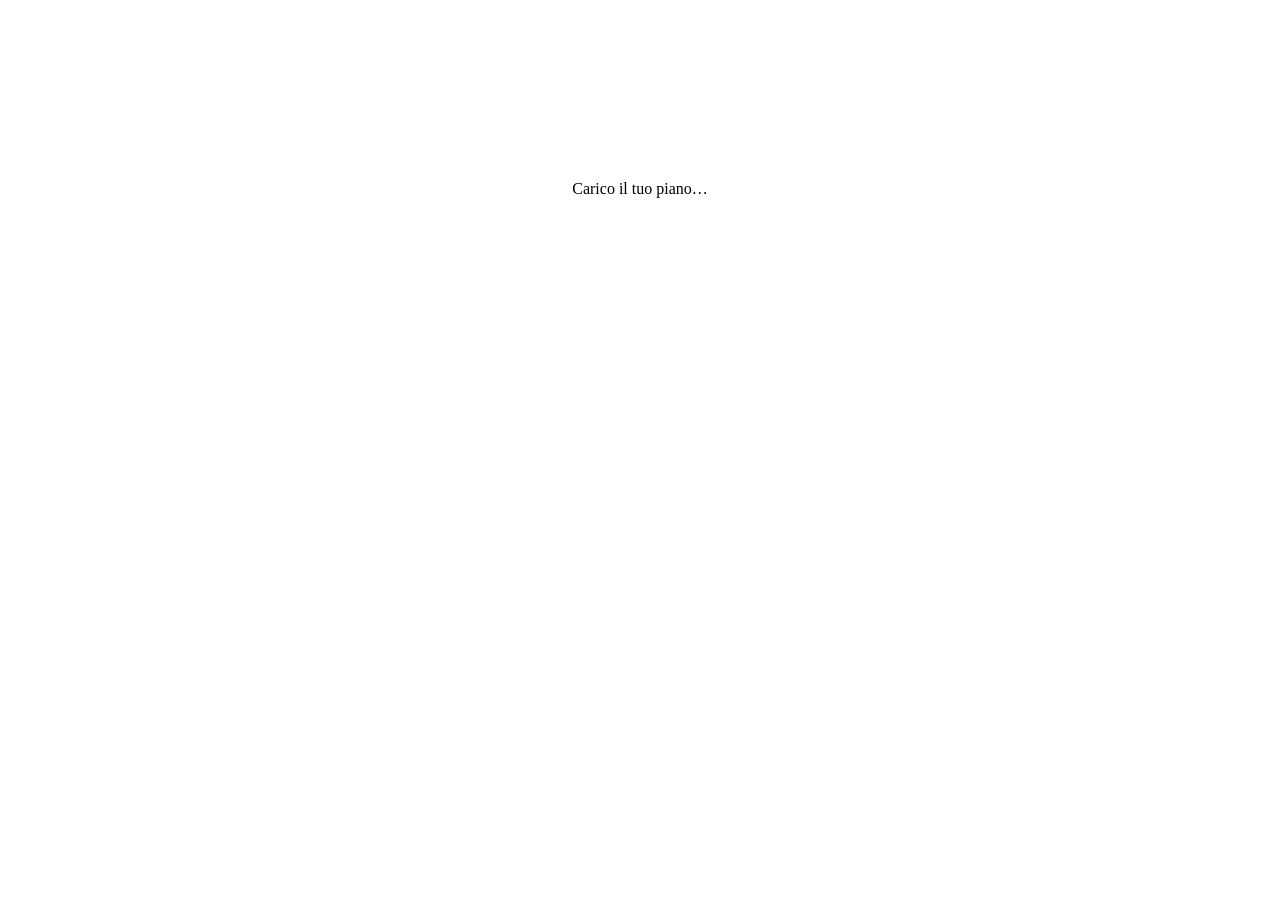
==== commit 7c1f93ee: "Add files via upload" ====
--- a/index.html
+++ b/index.html
@@ -1,539 +1 @@
-<!doctype html>
-<html lang="it"><head><meta charset="utf-8"><meta name="viewport" content="width=device-width,initial-scale=1,viewport-fit=cover">
-<meta name="theme-color" content="#ffffff"><meta name="description" content="Piano di lettura biblica: tre letture al giorno, dall'aurora al tramonto. I dati restano sul tuo dispositivo.">
-<link rel="icon" href="icon.svg" type="image/svg+xml"><link rel="apple-touch-icon" href="icon.svg"><link rel="manifest" href="manifest.webmanifest">
-<style>:root{color-scheme:light dark;padding:env(safe-area-inset-top,0px) 0 env(safe-area-inset-bottom,0px)}body{margin:0;font:14px system-ui,sans-serif}img{max-width:100%}[hidden]{display:none!important}</style>
-<title>Dall'Aurora al Tramonto</title>
-
-<link rel="preconnect" href="https://fonts.googleapis.com"><link rel="preconnect" href="https://fonts.gstatic.com" crossorigin>
-<link rel="stylesheet" href="https://fonts.googleapis.com/css2?family=DM+Sans:wght@400;500;600&family=Instrument+Serif&display=swap">
-<style>
-/* layout: colonna stretta e ariosa. Il giorno come arco di luce: alba rosata, mezzogiorno oro, tramonto indaco. Un solo accento, movimento lento. */
-:root{
-  --bg:#F5F4F0; --surface:#FFFFFF; --ink:#1F2421; --soft:#6C716C; --faint:#A9ADA6;
-  --line:#E4E3DC; --line-soft:#EDECE6; --accent:#B7791F; --ok:#3E6B52; --ok-bg:#E5EFE8; --part:#E8C671; --warn:#B3401F;
-  --dawn:#E58E7A; --noon:#E5B04B; --dusk:#6A6FB8;
-  --display:"Instrument Serif",Georgia,"Times New Roman",serif;
-  --body:"DM Sans",-apple-system,BlinkMacSystemFont,"Segoe UI",Roboto,sans-serif;
-  --ease:cubic-bezier(.2,.7,.2,1);
-}
-@media (prefers-color-scheme: dark){:root:not([data-theme="light"]){
-  --bg:#141715; --surface:#1C201D; --ink:#EEF0EA; --soft:#9AA09A; --faint:#5F655F; --line:#2D332F; --line-soft:#242925;
-  --accent:#E0A94E; --ok:#8FC6A1; --ok-bg:#1F2D24; --part:#8a6a26; --warn:#E5805F; --dawn:#E58E7A; --dusk:#8A8FDB; color-scheme:dark;}}
-:root[data-theme="dark"]{
-  --bg:#141715; --surface:#1C201D; --ink:#EEF0EA; --soft:#9AA09A; --faint:#5F655F; --line:#2D332F; --line-soft:#242925;
-  --accent:#E0A94E; --ok:#8FC6A1; --ok-bg:#1F2D24; --part:#8a6a26; --warn:#E5805F; --dawn:#E58E7A; --dusk:#8A8FDB; color-scheme:dark;}
-*{box-sizing:border-box}
-body{background:var(--bg);color:var(--ink);font-family:var(--body);font-size:15px;line-height:1.45;margin:0;
-  padding-block:28px 56px;padding-left:max(18px,env(safe-area-inset-left,0px));padding-right:max(18px,env(safe-area-inset-right,0px));min-height:100vh}
-.wrap{max-width:600px;margin:0 auto}
-.head{display:flex;align-items:center;justify-content:space-between;gap:16px;margin-bottom:14px}
-h1{font:400 30px/1.05 var(--display);margin:0;letter-spacing:-.01em;text-wrap:balance}
-h1 small{display:block;font:500 11px var(--body);letter-spacing:.16em;text-transform:uppercase;color:var(--soft);margin-top:8px}
-.brand{display:flex;gap:14px;align-items:center}
-.logo{flex:none}
-.ld{transform-box:fill-box;transform-origin:center;animation:ldin .8s var(--ease) both}.l1{animation-delay:.15s}.l2{animation-delay:.3s}
-@keyframes ldin{from{opacity:0;transform:scale(.2)}to{opacity:1;transform:scale(1)}}
-.pct{font:400 46px/1 var(--display);font-variant-numeric:tabular-nums;text-align:right}
-.pct sup{font-size:20px;color:var(--soft);margin-left:2px;vertical-align:top;line-height:1.5}
-.bar{height:3px;background:var(--line);border-radius:3px;overflow:hidden;position:relative}
-.bar>i{display:block;height:100%;width:0;background:linear-gradient(90deg,var(--dawn),var(--noon),var(--dusk));border-radius:3px;transition:width 1.1s var(--ease)}
-.barlab{font-size:12px;color:var(--soft);margin:7px 0 22px;font-variant-numeric:tabular-nums}
-.tabs{display:flex;position:relative;margin-bottom:22px;border-bottom:1px solid var(--line)}
-.tabs button{flex:1;background:none;border:none;padding:11px 2px;font:500 13.5px var(--body);color:var(--faint);cursor:pointer;transition:color .25s}
-.tabs button[aria-selected="true"]{color:var(--ink)}
-.tabs button:hover{color:var(--ink)}
-.tabs .ind{position:absolute;bottom:-1px;height:2px;background:var(--ink);border-radius:2px;transition:transform .45s var(--ease),width .45s var(--ease);left:0}
-.streakrow{display:flex;gap:24px;align-items:baseline;margin-bottom:6px;font-size:12.5px;color:var(--soft)}
-.streakrow b{font:400 26px var(--display);color:var(--ink);margin-right:5px;font-variant-numeric:tabular-nums}
-.flame{display:inline-block;filter:grayscale(1);opacity:.4;transition:all .4s}.flame.on{filter:none;opacity:1;animation:flick 3s ease-in-out infinite}
-@keyframes flick{0%,100%{transform:scale(1) rotate(0)}50%{transform:scale(1.08) rotate(-4deg)}}
-.card{background:var(--surface);border:1px solid var(--line-soft);border-radius:18px;padding:2px 20px;margin-bottom:16px}
-.row{display:flex;gap:16px;padding:20px 0;border-top:1px solid var(--line-soft)}
-.row:first-child{border-top:none}
-.row .b{flex:1;min-width:0}
-.lab{font-size:11px;text-transform:uppercase;letter-spacing:.14em;color:var(--soft);display:flex;gap:9px;align-items:center}
-.lab .n{letter-spacing:.02em;color:var(--faint);font-variant-numeric:tabular-nums}
-.dot{width:8px;height:8px;border-radius:50%;flex:none}.d0{background:var(--dawn)}.d1{background:var(--noon)}.d2{background:var(--dusk)}
-.lab .lnk{margin-left:auto;text-transform:none;letter-spacing:0}
-.ref{font:400 27px/1.15 var(--display);margin:6px 0 14px;overflow-wrap:anywhere;position:relative;display:inline-block;transition:color .4s,opacity .4s}
-.ref::after{content:"";position:absolute;left:0;top:55%;height:1.5px;width:100%;background:var(--ok);transform:scaleX(0);transform-origin:left;transition:transform .5s var(--ease)}
-.row.done .ref{color:var(--ok);opacity:.7}.row.done .ref::after{transform:scaleX(1)}
-.chk{appearance:none;-webkit-appearance:none;width:30px;height:30px;flex:none;margin:2px 0 0;border:1.5px solid var(--faint);border-radius:50%;cursor:pointer;position:relative;transition:all .3s var(--ease);background:transparent}
-.chk::after{content:"";position:absolute;left:9px;top:5px;width:7px;height:12px;border:solid var(--bg);border-width:0 2px 2px 0;transform:rotate(45deg) scale(0);transition:transform .3s var(--ease)}
-.chk:hover{border-color:var(--ok)}
-.chk:checked{background:var(--ok);border-color:var(--ok);animation:pop .4s var(--ease)}
-.chk:checked::after{transform:rotate(45deg) scale(1)}
-@keyframes pop{0%{transform:scale(.85)}60%{transform:scale(1.12)}100%{transform:scale(1)}}
-.nav{display:flex;gap:8px}
-.btn{padding:9px 13px;border-radius:999px;border:1px solid var(--line);background:transparent;color:var(--soft);font:500 13px var(--body);cursor:pointer;transition:all .25s var(--ease)}
-.btn:hover:not(:disabled){border-color:var(--ink);color:var(--ink)}
-.btn:active:not(:disabled){transform:scale(.96)}
-.btn:disabled{opacity:.3;cursor:default}
-.btn.pri{background:var(--ink);color:var(--bg);border-color:var(--ink)}
-.btn.pri:hover:not(:disabled){opacity:.85;color:var(--bg)}
-.btn.full{flex:1}
-.btn:focus-visible,.tabs button:focus-visible,.chk:focus-visible,.cell:focus-visible,.ch:focus-visible,.pr:focus-visible,.link:focus-visible{outline:2px solid var(--accent);outline-offset:2px}
-.link{background:none;border:none;color:var(--soft);font:500 12px var(--body);padding:0;cursor:pointer;text-decoration:underline;text-underline-offset:3px;text-decoration-color:var(--line);transition:color .2s}
-.link:hover{color:var(--ink)}
-.edit{margin-top:14px;padding-top:14px;border-top:1px dashed var(--line);display:flex;flex-direction:column;gap:10px;animation:fadeUp .35s var(--ease)}
-.edit .f{display:flex;gap:8px;align-items:center}
-.edit label{font-size:12px;color:var(--soft);flex:1;min-width:0}
-input[type=text],input[type=number],input[type=date],textarea{font:16px var(--body);padding:9px 12px;border:1px solid var(--line);border-radius:10px;background:var(--bg);color:var(--ink);min-width:0;transition:border-color .2s}
-input[type=text]:focus,input[type=number]:focus,textarea:focus{outline:none;border-color:var(--ink)}
-input[type=text]{flex:1}input[type=number]{width:72px}
-.msg{font-size:12.5px;color:var(--soft);min-height:18px}.msg.err{color:var(--warn)}
-h2{font:400 22px var(--display);margin:30px 0 12px}
-.stats{display:grid;grid-template-columns:repeat(3,1fr);gap:10px;margin-bottom:6px}
-.stat{background:var(--surface);border:1px solid var(--line-soft);border-radius:16px;padding:16px 10px;text-align:center}
-.stat b{display:block;font:400 32px/1 var(--display);font-variant-numeric:tabular-nums;margin-bottom:5px}.stat span{font-size:11.5px;color:var(--soft)}
-.book{padding:15px 0;border-top:1px solid var(--line-soft)}
-.book:first-of-type{border-top:none}
-.bh{display:flex;justify-content:space-between;align-items:baseline;gap:8px;margin-bottom:9px}
-.bh b{font:400 19px var(--display)}
-.bh span{font-size:12px;color:var(--soft);font-variant-numeric:tabular-nums}
-.bh.done b{color:var(--ok)}
-.chs{display:flex;flex-wrap:wrap;gap:4px}
-.ch{width:16px;height:16px;border-radius:50%;border:1.5px solid var(--line);background:transparent;padding:0;cursor:pointer;transition:transform .2s var(--ease),background .3s,border-color .3s}
-.ch:hover{transform:scale(1.35);border-color:var(--ink)}
-.ch.f{background:var(--ok);border-color:var(--ok)}.ch.p{background:var(--part);border-color:var(--part)}
-.bacts{display:flex;gap:8px;margin-top:10px;flex-wrap:wrap}.bacts:empty{display:none}
-.ibtn{display:inline-flex;align-items:center;gap:6px;padding:6px 11px;border-radius:999px;border:1px solid var(--line);background:transparent;color:var(--soft);font:500 12px var(--body);cursor:pointer;transition:all .2s var(--ease)}.ibtn:hover{border-color:var(--ink);color:var(--ink)}.ibtn.warn:hover{border-color:var(--warn);color:var(--warn)}
-.confirm{display:flex;gap:8px;align-items:center;flex-wrap:wrap;background:var(--ok-bg);border-radius:12px;padding:10px 12px;font-size:13px;width:100%}.confirm span{flex:1;min-width:180px}
-.toast{position:fixed;left:50%;bottom:max(18px,env(safe-area-inset-bottom,0px));transform:translateX(-50%);background:var(--ink);color:var(--bg);padding:11px 16px;border-radius:999px;font-size:13px;display:flex;gap:14px;align-items:center;box-shadow:0 8px 30px rgba(0,0,0,.25);z-index:20;animation:fadeUp .35s var(--ease);max-width:calc(100vw - 32px)}.toast button{background:none;border:none;color:var(--bg);font:600 13px var(--body);text-decoration:underline;cursor:pointer;padding:0}
-.legend{display:flex;gap:16px;font-size:12px;color:var(--soft);margin:0 0 14px;flex-wrap:wrap}
-.legend i{display:inline-block;width:10px;height:10px;border-radius:50%;vertical-align:-1px;margin-right:6px;border:1.5px solid var(--line)}
-.cal{display:grid;grid-auto-flow:column;grid-template-rows:repeat(7,1fr);gap:4px;overflow-x:auto;padding:4px 2px 8px}
-.cell{width:18px;height:18px;border-radius:5px;border:none;background:var(--line-soft);padding:0;cursor:pointer;transition:transform .2s var(--ease),background .3s}
-.cell:hover:not(:disabled){transform:scale(1.25)}
-.cell.on{background:var(--ok)}.cell.today{box-shadow:0 0 0 2px var(--bg),0 0 0 3.5px var(--ink)}.cell.fut{opacity:.25;cursor:default}
-.plist{max-height:440px;overflow-y:auto;border:1px solid var(--line-soft);border-radius:16px;background:var(--surface)}
-.pr{display:flex;gap:12px;padding:11px 16px;border:none;border-bottom:1px solid var(--line-soft);font:14px var(--body);cursor:pointer;background:none;width:100%;text-align:left;color:var(--ink);transition:background .2s}
-.pr:hover{background:var(--line-soft)}
-.pr .n{color:var(--faint);width:34px;flex:none;font-variant-numeric:tabular-nums}
-.pr.d{color:var(--ok)}.pr.c{background:var(--ok-bg);font-weight:600}
-.seg{display:flex;gap:8px;margin-bottom:12px}.seg .btn{flex:1}.seg .btn[aria-pressed="true"]{background:var(--ink);color:var(--bg);border-color:var(--ink)}
-textarea{width:100%;font:11px monospace;resize:vertical}
-.err-banner{background:var(--warn);color:#fff;padding:8px 12px;border-radius:10px;font:12px monospace;white-space:pre-wrap;margin-bottom:12px}
-.foot{margin-top:34px;padding-top:22px;border-top:1px solid var(--line);text-align:center;color:var(--soft);font-size:12px;display:flex;flex-direction:column;align-items:center;gap:4px}
-.foot p{margin:0;max-width:46ch;text-wrap:balance}.foot b{color:var(--ink);font-weight:600}.foot svg{color:var(--ink);margin-bottom:4px}
-.nudge{font-size:12.5px;color:var(--soft);background:var(--ok-bg);border-radius:12px;padding:10px 14px;margin:6px 0 14px}
-.save{font-size:11.5px;color:var(--faint);text-align:center;margin-top:28px}
-@media (min-width:880px){
-  body{padding-block:44px 64px}
-  .wrap{max-width:1040px}
-  h1{font-size:38px}.pct{font-size:60px}.pct sup{font-size:26px}
-  .logo{width:56px;height:56px}
-  .tabs{max-width:560px}
-  .card.today{display:grid;grid-template-columns:repeat(3,1fr);padding:0;overflow:hidden}
-  .card.today .row{flex-direction:column;gap:18px;padding:28px 26px 26px;border-top:none;border-left:1px solid var(--line-soft)}
-  .card.today .row:first-child{border-left:none}
-  .ref{font-size:32px}
-  .card.books{columns:2;column-gap:56px;padding:6px 28px}
-  .book{break-inside:avoid}
-  .stats{max-width:620px}
-  .cell{width:22px;height:22px}
-  .cal{gap:5px}
-  .plist{max-height:560px}
-  .seg{max-width:420px}
-  .card[style*="padding:14px"]{max-width:620px}
-}
-@media (min-width:880px){.streakrow{margin-bottom:14px}}
-@keyframes fadeUp{from{opacity:0;transform:translateY(10px)}to{opacity:1;transform:none}}
-main.enter>*,main.enter .card>.row,main.enter .stat,main.enter .book{animation:fadeUp .6s var(--ease) both}
-main.enter>*:nth-child(2){animation-delay:.06s}main.enter>*:nth-child(3){animation-delay:.12s}main.enter>*:nth-child(4){animation-delay:.18s}
-main.enter .card>.row:nth-child(2){animation-delay:.08s}main.enter .card>.row:nth-child(3){animation-delay:.16s}
-main.enter .stat:nth-child(2){animation-delay:.07s}main.enter .stat:nth-child(3){animation-delay:.14s}
-main.enter .ch,main.enter .cell{animation:fadeUp .5s var(--ease) both}
-@media (prefers-reduced-motion:reduce){*,*::before,*::after{animation:none!important;transition:none!important}}
-</style>
-
-</head><body>
-<div class="wrap">
-  <div class="head"><div class="brand"><svg class="logo" viewBox="0 0 48 48" width="46" height="46" role="img" aria-label="Logo Dall'Aurora al Tramonto"><path d="M8 33A16 16 0 0 1 40 33" stroke="var(--line)" stroke-width="1.6" fill="none" stroke-linecap="round"/><circle class="ld l0" cx="9.2" cy="27.5" r="3.4" fill="var(--dawn)"/><circle class="ld l1" cx="24" cy="16.5" r="3.4" fill="var(--noon)"/><circle class="ld l2" cx="38.8" cy="27.5" r="3.4" fill="var(--dusk)"/><rect x="9" y="41" width="30" height="5.6" rx="1.6" fill="none" stroke="var(--ink)" stroke-width="1.6"/><rect x="13" y="34.2" width="22" height="5.6" rx="1.6" fill="none" stroke="var(--ink)" stroke-width="1.6"/><path d="M32 41v5.6" stroke="var(--ink)" stroke-width="1.6" opacity=".5"/></svg><h1>Dall'Aurora<br>al Tramonto<small>Aurora · Mezzodì · Tramonto</small></h1></div><div class="pct"><span id="barPct">0</span><sup>%</sup></div></div>
-  <div id="err"></div>
-  <div class="bar"><i id="barfill"></i></div>
-  <div class="barlab" id="barText"></div>
-  <div class="tabs" role="tablist" id="tabs"></div>
-  <main id="main"></main>
-  <div class="save" id="saveInfo"></div>
-  <footer class="foot">
-    <svg viewBox="0 0 48 48" width="24" height="24" aria-hidden="true"><circle cx="9.2" cy="27.5" r="3.6" fill="var(--dawn)"/><circle cx="24" cy="16.5" r="3.6" fill="var(--noon)"/><circle cx="38.8" cy="27.5" r="3.6" fill="var(--dusk)"/><rect x="9" y="41" width="30" height="5.6" rx="1.6" fill="none" stroke="currentColor" stroke-width="2.2"/><rect x="13" y="34.2" width="22" height="5.6" rx="1.6" fill="none" stroke="currentColor" stroke-width="2.2"/></svg>
-    <p><b>Dall'Aurora al Tramonto</b> · piano di lettura biblica in tre momenti del giorno</p>
-    <p>Creato da <b>Marco Giraldi</b> · © 2026</p>
-    <p>Versione 5 · I tuoi progressi restano sul tuo dispositivo e, quando disponibile, nel cloud di questa pagina.</p>
-  </footer>
-</div>
-
-<script>
-(function(){
-"use strict";
-var TR = [["Genesi 40","Genesi 41:1-29","Genesi 41:30-57","Genesi 42","Genesi 43","Genesi 44","Genesi 45","Genesi 46","Genesi 47","Genesi 48","Genesi 49","Genesi 50","Esodo 1","Esodo 2","Esodo 3","Esodo 4","Esodo 5","Esodo 6","Esodo 7","Esodo 8","Esodo 9","Esodo 10","Esodo 11","Esodo 12:1-26","Esodo 12:27-51","Esodo 13","Esodo 14","Esodo 15","Esodo 16","Esodo 17","Esodo 18","Esodo 19","Esodo 20","Esodo 21","Esodo 22","Esodo 23","Esodo 24","Esodo 25","Esodo 26","Esodo 27","Esodo 28:1-22","Esodo 28:23-43","Esodo 29:1-23","Esodo 29:24-46","Esodo 30","Esodo 31","Esodo 32","Esodo 33","Esodo 34","Esodo 35","Esodo 36","Esodo 37","Esodo 38","Esodo 39:1-22","Esodo 39:23-43","Esodo 40","Levitico 1-2","Levitico 3","Levitico 4","Levitico 5","Levitico 6","Levitico 7","Levitico 8","Levitico 9","Levitico 10","Levitico 11:1-24","Levitico 11:25-47","Levitico 12","Levitico 13:1-30","Levitico 13:31-59","Levitico 14:1-29","Levitico 14:30-57","Levitico 15","Levitico 16","Levitico 17","Levitico 18","Levitico 19","Levitico 20","Levitico 21","Levitico 22","Levitico 23:1-22","Levitico 23:23-44","Levitico 24","Levitico 25:1-28","Levitico 25:29-55","Levitico 26:1-23","Levitico 26:24-46","Levitico 27","Numeri 1:1-27","Numeri 1:28-54","Numeri 2","Numeri 3:1-26","Numeri 3:27-51","Numeri 4:1-25","Numeri 4:26-49","Numeri 5","Numeri 6","Numeri 7:1-30","Numeri 7:31-60","Numeri 7:61-89","Numeri 8","Numeri 9","Numeri 10","Numeri 11","Numeri 12","Numeri 13","Numeri 14:1-23","Numeri 14:24-45","Numeri 15","Numeri 16:1-25","Numeri 16:26-50","Numeri 17","Numeri 18","Numeri 19","Numeri 20","Numeri 21","Numeri 22","Numeri 23","Numeri 24","Numeri 25","Numeri 26:1-33","Numeri 26:34-65","Numeri 27","Numeri 28","Numeri 29","Numeri 30","Numeri 31:1-27","Numeri 31:28-54","Numeri 32","Numeri 33:1-28","Numeri 33:29-56","Numeri 34","Numeri 35","Numeri 36","Deuteronomio 1:1-23","Deuteronomio 1:24-46","Deuteronomio 2","Deuteronomio 3","Deuteronomio 4:1-25","Deuteronomio 4:26-49","Deuteronomio 5","Deuteronomio 6","Deuteronomio 7","Deuteronomio 8","Deuteronomio 9","Deuteronomio 10","Deuteronomio 11","Deuteronomio 12","Deuteronomio 13","Deuteronomio 14","Deuteronomio 15","Deuteronomio 16","Deuteronomio 17","Deuteronomio 18","Deuteronomio 19","Deuteronomio 20","Deuteronomio 21","Deuteronomio 22","Deuteronomio 23","Deuteronomio 24","Deuteronomio 25","Deuteronomio 26","Deuteronomio 27","Deuteronomio 28:1-34","Deuteronomio 28:35-68","Deuteronomio 29","Deuteronomio 30","Deuteronomio 31","Deuteronomio 32:1-26","Deuteronomio 32:27-52","Deuteronomio 33","Deuteronomio 34","Giosuè 1","Giosuè 2","Giosuè 3","Giosuè 4","Giosuè 5","Giosuè 6","Giosuè 7","Giosuè 8","Giosuè 9","Giosuè 10:1-22","Giosuè 10:23-43","Giosuè 11","Giosuè 12","Giosuè 13","Giosuè 14","Giosuè 15:1-32","Giosuè 15:33-63","Giosuè 16-17","Giosuè 18","Giosuè 19:1-26","Giosuè 19:27-51","Giosuè 20","Giosuè 21:1-23","Giosuè 21:24-45","Giosuè 22","Giosuè 23","Giosuè 24","Giudici 1","Giudici 2","Giudici 3","Giudici 4","Giudici 5","Giudici 6","Giudici 7","Giudici 8","Giudici 9:1-29","Giudici 9:30-57","Giudici 10","Giudici 11","Giudici 12","Giudici 13","Giudici 14","Giudici 15","Giudici 16","Giudici 17","Giudici 18","Giudici 19","Giudici 20:1-24","Giudici 20:25-48","Giudici 21","Rut 1","Rut 2","Rut 3","Rut 4","1 Samuele 1","1 Samuele 2","1 Samuele 3","1 Samuele 4-5","1 Samuele 6","1 Samuele 7","1 Samuele 8","1 Samuele 9","1 Samuele 10","1 Samuele 11","1 Samuele 12","1 Samuele 13","1 Samuele 14:1-26","1 Samuele 14:27-52","1 Samuele 15","1 Samuele 16","1 Samuele 17:1-29","1 Samuele 17:30-58","1 Samuele 18","1 Samuele 19","1 Samuele 20","1 Samuele 21","1 Samuele 22","1 Samuele 23","1 Samuele 24","1 Samuele 25:1-22","1 Samuele 25:23-44","1 Samuele 26","1 Samuele 27","1 Samuele 28","1 Samuele 29","1 Samuele 30","1 Samuele 31","2 Samuele 1","2 Samuele 2","2 Samuele 3","2 Samuele 4","2 Samuele 5","2 Samuele 6","2 Samuele 7","2 Samuele 8-9","2 Samuele 10","2 Samuele 11","2 Samuele 12","2 Samuele 13","2 Samuele 14","2 Samuele 15","2 Samuele 16","2 Samuele 17","2 Samuele 18","2 Samuele 19","2 Samuele 20","2 Samuele 21","2 Samuele 22:1-26","2 Samuele 22:27-51","2 Samuele 23","2 Samuele 24","1 Re 1:1-27","1 Re 1:28-53","1 Re 2:1-23","1 Re 2:24-46","1 Re 3","1 Re 4","1 Re 5","1 Re 6","1 Re 7:1-26","1 Re 7:27-51","1 Re 8:1-33","1 Re 8:34-66","1 Re 9","1 Re 10","1 Re 11","1 Re 12","1 Re 13","1 Re 14","1 Re 15","1 Re 16","1 Re 17","1 Re 18:1-23","1 Re 18:24-46","1 Re 19","1 Re 20","1 Re 21","1 Re 22:1-27","1 Re 22:28-53","2 Re 1","2 Re 2","2 Re 3","2 Re 4:1-22","2 Re 4:23-44","2 Re 5","2 Re 6","2 Re 7","2 Re 8","2 Re 9","2 Re 10","2 Re 11","2 Re 12","2 Re 13","2 Re 14","2 Re 15","2 Re 16","2 Re 17","2 Re 18","2 Re 19","2 Re 20","2 Re 21","2 Re 22","2 Re 23","2 Re 24","2 Re 25","1 Cronache 1:1-27","1 Cronache 1:28-54","1 Cronache 2:1-28","1 Cronache 2:29-55","1 Cronache 3","1 Cronache 4","1 Cronache 5","1 Cronache 6:1-41","1 Cronache 6:42-81","1 Cronache 7","1 Cronache 8","1 Cronache 9:1-22","1 Cronache 9:23-44","1 Cronache 10","1 Cronache 11:1-24","1 Cronache 11:25-47","1 Cronache 12","1 Cronache 13-14","1 Cronache 15","1 Cronache 16","1 Cronache 17","1 Cronache 18","1 Cronache 19-20","1 Cronache 21","1 Cronache 22","1 Cronache 23","1 Cronache 24","1 Cronache 25","1 Cronache 26","1 Cronache 27","1 Cronache 28","1 Cronache 29","2 Cronache 1","2 Cronache 2","2 Cronache 3","2 Cronache 4","2 Cronache 5","2 Cronache 6","2 Cronache 7","2 Cronache 8","2 Cronache 9","2 Cronache 10","2 Cronache 11","2 Cronache 12","2 Cronache 13","2 Cronache 14-15","2 Cronache 16-17","2 Cronache 18","2 Cronache 19","2 Cronache 20","2 Cronache 21-22","2 Cronache 23","2 Cronache 24","2 Cronache 25","2 Cronache 26-27","2 Cronache 28","2 Cronache 29","2 Cronache 30","2 Cronache 31","2 Cronache 32","2 Cronache 33","2 Cronache 34","2 Cronache 35","2 Cronache 36"],["Galati 4:21-31","Matteo 21:1-16","Matteo 21:17-31","Matteo 21:32-46","Galati 5:1-13","Matteo 22:1-16","Matteo 22:17-31","Galati 5:14-26","Matteo 22:32-46","Matteo 23:1-13","Galati 6","Matteo 23:14-26","Matteo 23:27-39","Efesini 1:1-12","Matteo 24:1-17","Matteo 24:18-34","Efesini 1:13-23","Matteo 24:35-51","Matteo 25:1-16","Efesini 2:1-11","Matteo 25:17-31","Matteo 25:32-46","Efesini 2:12-22","Matteo 26:1-15","Matteo 26:16-30","Efesini 3","Matteo 26:31-45","Matteo 26:46-60","Efesini 4:1-16","Matteo 26:61-75","Matteo 27:1-17","Efesini 4:17-32","Matteo 27:18-34","Matteo 27:35-50","Efesini 5:1-17","Matteo 27:51-66","Matteo 28:1-10","Efesini 5:18-33","Matteo 28:11-20","Marco 1:1-15","Efesini 6:1-12","Marco 1:16-30","Marco 1:31-45","Efesini 6:13-24","Marco 2:1-14","Marco 2:15-28","Filippesi 1:1-15","Marco 3:1-18","Marco 3:19-35","Filippesi 1:16-30","Marco 4:1-14","Marco 4:15-28","Filippesi 2:1-15","Marco 4:29-41","Marco 5:1-15","Filippesi 2:16-30","Marco 5:16-29","Marco 5:30-43","Filippesi 3","Marco 6:1-14","Marco 6:15-28","Filippesi 4:1-12","Marco 6:29-42","Marco 6:43-56","Filippesi 4:13-23","Marco 7:1-13","Marco 7:14-25","Colossesi 1:1-15","Marco 7:26-37","Marco 8:1-13","Colossesi 1:16-29","Marco 8:14-26","Marco 8:27-38","Colossesi 2:1-12","Marco 9:1-17","Marco 9:18-34","Colossesi 2:13-23","Marco 9:35-50","Marco 10:1-18","Colossesi 3:1-13","Marco 10:19-35","Marco 10:36-52","Colossesi 3:14-25","Marco 11:1-17","Marco 11:18-33","Colossesi 4","Marco 12:1-15","Marco 12:16-30","1 Tessalonicesi 1","Marco 12:31-44","Marco 13:1-13","1 Tessalonicesi 2","Marco 13:14-25","Marco 13:26-37","1 Tessalonicesi 3","Marco 14:1-18","Marco 14:19-36","1 Tessalonicesi 4","Marco 14:37-54","Marco 14:55-72","1 Tessalonicesi 5:1-14","Marco 15:1-16","Marco 15:17-32","1 Tessalonicesi 5:15-28","Marco 15:33-47","Marco 16:1-10","2 Tessalonicesi 1","Marco 16:11-20","Luca 1:1-16","2 Tessalonicesi 2","Luca 1:17-32","Luca 1:33-48","2 Tessalonicesi 3","Luca 1:49-64","Luca 1:65-80","1 Timoteo 1","Luca 2:1-18","Luca 2:19-35","1 Timoteo 2","Luca 2:36-52","Luca 3:1-13","1 Timoteo 3","Luca 3:14-26","Luca 3:27-38","1 Timoteo 4","Luca 4:1-15","Luca 4:16-30","1 Timoteo 5:1-13","Luca 4:31-44","Luca 5:1-13","1 Timoteo 5:14-25","Luca 5:14-26","Luca 5:27-39","1 Timoteo 6","Luca 6:1-17","Luca 6:18-33","2 Timoteo 1","Luca 6:34-49","Luca 7:1-17","2 Timoteo 2:1-13","Luca 7:18-34","Luca 7:35-50","2 Timoteo 2:14-26","Luca 8:1-14","Luca 8:15-28","2 Timoteo 3","Luca 8:29-42","Luca 8:43-56","2 Timoteo 4:1-11","Luca 9:1-16","Luca 9:17-32","2 Timoteo 4:12-22","Luca 9:33-47","Luca 9:48-62","Tito 1","Luca 10:1-14","Luca 10:15-28","Tito 2","Luca 10:29-42","Luca 11:1-18","Tito 3","Luca 11:19-36","Luca 11:37-54","Filemone 1:1-13","Luca 12:1-15","Luca 12:16-30","Filemone 1:14-25","Luca 12:31-45","Luca 12:46-59","Ebrei 1","Luca 13:1-18","Luca 13:19-35","Ebrei 2","Luca 14:1-18","Luca 14:19-35","Ebrei 3","Luca 15:1-16","Luca 15:17-32","Ebrei 4","Luca 16:1-16","Luca 16:17-31","Ebrei 5","Luca 17:1-13","Luca 17:14-25","Ebrei 6","Luca 17:26-37","Luca 18:1-15","Ebrei 7:1-14","Luca 18:16-29","Luca 18:30-43","Ebrei 7:15-28","Luca 19:1-16","Luca 19:17-32","Ebrei 8","Luca 19:33-48","Luca 20:1-16","Ebrei 9:1-14","Luca 20:17-32","Luca 20:33-47","Ebrei 9:15-28","Luca 21:1-13","Luca 21:14-26","Ebrei 10:1-20","Luca 21:27-38","Luca 22:1-18","Ebrei 10:21-39","Luca 22:19-36","Luca 22:37-54","Ebrei 11:1-20","Luca 22:55-71","Luca 23:1-14","Ebrei 11:21-40","Luca 23:15-28","Luca 23:29-42","Ebrei 12:1-15","Luca 23:43-56","Luca 24:1-18","Ebrei 12:16-29","Luca 24:19-36","Luca 24:37-53","Ebrei 13:1-13","Giovanni 1:1-17","Giovanni 1:18-34","Ebrei 13:14-25","Giovanni 1:35-51","Giovanni 2:1-13","Giacomo 1:1-14","Giovanni 2:14-25","Giovanni 3:1-18","Giacomo 1:15-27","Giovanni 3:19-36","Giovanni 4:1-18","Giacomo 2:1-13","Giovanni 4:19-36","Giovanni 4:37-54","Giacomo 2:14-26","Giovanni 5:1-16","Giovanni 5:17-32","Giacomo 3","Giovanni 5:33-47","Giovanni 6:1-18","Giacomo 4","Giovanni 6:19-36","Giovanni 6:37-54","Giacomo 5","Giovanni 6:55-71","Giovanni 7:1-18","1 Pietro 1:1-13","Giovanni 7:19-36","Giovanni 7:37-53","1 Pietro 1:14-25","Giovanni 8:1-15","Giovanni 8:16-30","1 Pietro 2:1-13","Giovanni 8:31-45","Giovanni 8:46-59","1 Pietro 2:14-25","Giovanni 9:1-14","Giovanni 9:15-28","1 Pietro 3:1-11","Giovanni 9:29-41","Giovanni 10:1-14","1 Pietro 3:12-22","Giovanni 10:15-28","Giovanni 10:29-42","1 Pietro 4","Giovanni 11:1-15","Giovanni 11:16-29","1 Pietro 5","Giovanni 11:30-43","Giovanni 11:44-57","2 Pietro 1","Giovanni 12:1-17","Giovanni 12:18-34","2 Pietro 2:1-11","Giovanni 12:35-50","Giovanni 13:1-13","2 Pietro 2:12-22","Giovanni 13:14-26","Giovanni 13:27-38","2 Pietro 3","Giovanni 14:1-16","Giovanni 14:17-31","1 Giovanni 1","Giovanni 15:1-14","Giovanni 15:15-27","1 Giovanni 2:1-15","Giovanni 16:1-17","Giovanni 16:18-33","1 Giovanni 2:16-29","Giovanni 17:1-13","Giovanni 17:14-26","1 Giovanni 3:1-12","Giovanni 18:1-14","Giovanni 18:15-27","1 Giovanni 3:13-24","Giovanni 18:28-40","Giovanni 19:1-14","1 Giovanni 4","Giovanni 19:15-28","Giovanni 19:29-42","1 Giovanni 5","Giovanni 20:1-16","Giovanni 20:17-31","2 Giovanni 1","Giovanni 21:1-13","Giovanni 21:14-25","3 Giovanni 1","Atti 6:8-15","Atti 7:1-15","Giuda 1:1-13","Atti 7:16-30","Atti 7:31-45","Giuda 1:14-25","Atti 7:46-60","Atti 8:1-14","Apocalisse 1","Atti 8:15-27","Atti 8:28-40","Apocalisse 2:1-15","Atti 9:1-15","Atti 9:16-29","Apocalisse 2:16-29","Atti 9:30-43","Atti 10:1-16","Apocalisse 3:1-11","Atti 10:17-32","Atti 10:33-48","Apocalisse 3:12-22","Atti 11:1-15","Atti 11:16-30","Apocalisse 4","Atti 12:1-13","Atti 12:14-25","Apocalisse 5","Atti 13:1-18","Atti 13:19-35","Apocalisse 6","Atti 13:36-52","Atti 14:1-14","Apocalisse 7","Atti 14:15-28","Atti 15:1-14","Apocalisse 8","Atti 15:15-28","Atti 15:29-41","Apocalisse 9","Atti 16:1-14","Atti 16:15-27","Apocalisse 10","Atti 16:28-40","Atti 17:1-17","Apocalisse 11","Atti 17:18-34","Atti 18:1-14","Apocalisse 12","Atti 18:15-28","Atti 19:1-14","Apocalisse 13","Atti 19:15-28","Atti 19:29-41","Apocalisse 14","Atti 20:1-13","Atti 20:14-26","Apocalisse 15","Atti 20:27-38","Atti 21:1-14","Apocalisse 16","Atti 21:15-27","Atti 21:28-40","Apocalisse 17","Atti 22:1-15","Atti 22:16-30","Apocalisse 18:1-12","Atti 23:1-18","Atti 23:19-35","Apocalisse 18:13-24","Atti 24:1-14","Atti 24:15-27","Apocalisse 19","Atti 25:1-14","Atti 25:15-27","Apocalisse 20","Atti 26:1-16","Atti 26:17-32","Apocalisse 21:1-14","Atti 27:1-15","Atti 27:16-30","Apocalisse 21:15-27","Atti 27:31-44","Atti 28:1-16","Apocalisse 22","Atti 28:17-31"],["Isaia 18","Giobbe 38:1-21","Isaia 19-20","Giobbe 38:22-41","Isaia 21","Isaia 22","Giobbe 39","Isaia 23","Giobbe 40","Isaia 24","Isaia 25","Giobbe 41","Isaia 26","Isaia 27","Giobbe 42","Isaia 28","Salmo 1-3","Isaia 29","Isaia 30","Salmo 4-5","Isaia 31-32","Salmo 6-7","Isaia 33","Isaia 34-35","Salmo 8-9","Isaia 36","Salmo 10-11","Isaia 37:1-19","Isaia 37:20-38","Salmo 12-15","Isaia 38-39","Salmo 16-17","Isaia 40","Isaia 41","Salmo 18:1-25","Isaia 42","Isaia 43","Salmo 18:26-50","Isaia 44","Salmo 19-20","Isaia 45","Isaia 46-47","Salmo 21","Isaia 48","Salmo 22","Isaia 49","Isaia 50","Salmo 23-24","Isaia 51","Salmo 25","Isaia 52-53","Isaia 54-55","Salmo 26-27","Isaia 56","Isaia 57","Salmo 28-29","Isaia 58","Salmo 30","Isaia 59","Isaia 60","Salmo 31","Isaia 61-62","Salmo 32","Isaia 63-64","Isaia 65","Salmo 33","Isaia 66","Salmo 34","Geremia 1","Geremia 2","Salmo 35","Geremia 3","Salmo 36","Geremia 4","Geremia 5","Salmo 37:1-20","Geremia 6","Geremia 7","Salmo 37:21-40","Geremia 8","Salmo 38","Geremia 9","Geremia 10","Salmo 39","Geremia 11","Salmo 40","Geremia 12","Geremia 13","Salmo 41-43","Geremia 14","Salmo 44","Geremia 15","Geremia 16","Salmo 45-46","Geremia 17","Salmo 47-48","Geremia 18","Geremia 19","Salmo 49","Geremia 20","Geremia 21","Salmo 50","Geremia 22","Salmo 51-52","Geremia 23:1-20","Geremia 23:21-40","Salmo 53-54","Geremia 24","Salmo 55","Geremia 25:1-19","Geremia 25:20-38","Salmo 56-57","Geremia 26","Salmo 58-59","Geremia 27","Geremia 28","Salmo 60-61","Geremia 29","Geremia 30","Salmo 62-63","Geremia 31:1-20","Salmo 64-65","Geremia 31:21-40","Geremia 32:1-22","Salmo 66-67","Geremia 32:23-44","Salmo 68","Geremia 33","Geremia 34","Salmo 69:1-18","Geremia 35","Salmo 69:19-36","Geremia 36","Geremia 37","Salmo 70-71","Geremia 38","Salmo 72","Geremia 39","Geremia 40","Salmo 73","Geremia 41","Geremia 42","Salmo 74","Geremia 43","Salmo 75-76","Geremia 44","Geremia 45","Salmo 77","Geremia 46","Salmo 78:1-18","Geremia 47","Geremia 48:1-24","Salmo 78:19-36","Geremia 48:25-47","Salmo 78:37-54","Geremia 49:1-20","Geremia 49:21-39","Salmo 78:55-72","Geremia 50:1-23","Geremia 50:24-46","Salmo 79","Geremia 51:1-32","Salmo 80","Geremia 51:33-64","Geremia 52","Salmo 81-82","Lamentazioni 1","Salmo 83","Lamentazioni 2","Lamentazioni 3:1-33","Salmo 84-85","Lamentazioni 3:34-66","Salmo 86-87","Lamentazioni 4","Lamentazioni 5","Salmo 88","Ezechiele 1","Salmo 89:1-26","Ezechiele 2","Ezechiele 3","Salmo 89:27-52","Ezechiele 4","Ezechiele 5-6","Salmo 90","Ezechiele 7","Salmo 91","Ezechiele 8-9","Ezechiele 10","Salmo 92-93","Ezechiele 11","Salmo 94","Ezechiele 12","Ezechiele 13","Salmo 95-96","Ezechiele 14-15","Salmo 97-98","Ezechiele 16:1-32","Ezechiele 16:33-63","Salmo 99-101","Ezechiele 17","Salmo 102","Ezechiele 18","Ezechiele 19","Salmo 103","Ezechiele 20:1-25","Ezechiele 20:26-49","Salmo 104","Ezechiele 21","Salmo 105:1-23","Ezechiele 22","Ezechiele 23:1-25","Salmo 105:24-45","Ezechiele 23:26-49","Salmo 106:1-24","Ezechiele 24","Ezechiele 25","Salmo 106:25-48","Ezechiele 26","Salmo 107:1-22","Ezechiele 27","Ezechiele 28","Salmo 107:23-43","Ezechiele 29","Ezechiele 30","Salmo 108","Ezechiele 31","Salmo 109","Ezechiele 32","Ezechiele 33","Salmo 110-112","Ezechiele 34","Salmo 113-114","Ezechiele 35","Ezechiele 36:1-19","Salmo 115","Ezechiele 36:20-38","Salmo 116-117","Ezechiele 37","Ezechiele 38","Salmo 118","Ezechiele 39","Salmo 119:1-36","Ezechiele 40:1-25","Ezechiele 40:26-49","Salmo 119:37-71","Ezechiele 41","Ezechiele 42","Salmo 119:72-106","Ezechiele 43","Salmo 119:107-141","Ezechiele 44","Ezechiele 45","Salmo 119:142-176","Ezechiele 46","Salmo 120-123","Ezechiele 47","Ezechiele 48","Salmo 124-127","Daniele 1","Salmo 128-131","Daniele 2:1-25","Daniele 2:26-49","Salmo 132-134","Daniele 3","Daniele 4","Salmo 135","Daniele 5","Salmo 136","Daniele 6","Daniele 7","Salmo 137-138","Daniele 8","Salmo 139","Daniele 9","Daniele 10","Salmo 140-141","Daniele 11:1-23","Salmo 142-143","Daniele 11:24-45","Daniele 12","Salmo 144","Osea 1","Salmo 145","Osea 2-3","Osea 4","Salmo 146","Osea 5-6","Osea 7-8","Salmo 147","Osea 9","Salmo 148-150","Osea 10-11","Osea 12-13","Proverbi 1","Osea 14","Proverbi 2","Gioele 1","Gioele 2","Proverbi 3","Gioele 3","Proverbi 4","Amos 1-2","Amos 3-4","Proverbi 5","Amos 5","Proverbi 6","Amos 6-7","Amos 8-9","Proverbi 7","Abdia 1","Giona 1-2","Proverbi 8","Giona 3-4","Proverbi 9","Michea 1-2","Michea 3-4","Proverbi 10","Michea 5-6","Proverbi 11","Michea 7","Naum 1-2","Proverbi 12","Naum 3","Proverbi 13","Abacuc 1","Abacuc 2","Proverbi 14","Abacuc 3","Sofonia 1","Proverbi 15","Sofonia 2","Proverbi 16","Sofonia 3","Aggeo 1","Proverbi 17","Aggeo 2","Proverbi 18","Zaccaria 1","Zaccaria 2-3","Proverbi 19","Zaccaria 4-5","Proverbi 20","Zaccaria 6-7","Zaccaria 8","Proverbi 21","Zaccaria 9-10","Proverbi 22","Zaccaria 11-12","Zaccaria 13-14","Proverbi 23","Malachia 1-2","Malachia 3-4","Proverbi 24","Esdra 1","Proverbi 25","Esdra 2:1-35","Esdra 2:36-70","Proverbi 26","Esdra 3","Proverbi 27","Esdra 4","Esdra 5","Proverbi 28","Esdra 6","Proverbi 29","Esdra 7","Esdra 8","Proverbi 30","Esdra 9","Esdra 10:1-22","Proverbi 31","Esdra 10:23-44","Ecclesiaste 1","Neemia 1-2","Neemia 3","Ecclesiaste 2","Neemia 4","Ecclesiaste 3","Neemia 5","Neemia 6","Ecclesiaste 4","Neemia 7:1-37","Ecclesiaste 5","Neemia 7:38-73","Neemia 8","Ecclesiaste 6","Neemia 9","Ecclesiaste 7","Neemia 10:1-20","Neemia 10:21-39","Ecclesiaste 8","Neemia 11","Neemia 12:1-24","Ecclesiaste 9","Neemia 12:25-47","Ecclesiaste 10","Neemia 13","Ester 1","Ecclesiaste 11-12","Ester 2","Cantico 1","Ester 3","Ester 4-5","Cantico 2-3","Ester 6-7","Cantico 4","Ester 8","Ester 9","Cantico 5-6","Ester 10","Cantico 7-8"]];
-var BV = {"Genesi":[31,25,24,26,32,22,24,22,29,32,32,20,18,24,21,16,27,33,38,18,34,24,20,67,34,35,46,22,35,43,55,32,20,31,29,43,36,30,23,23,57,38,34,34,28,34,31,22,33,26],"Esodo":[22,25,22,31,23,30,25,32,35,29,10,51,22,31,27,36,16,27,25,26,36,31,33,18,40,37,21,43,46,38,18,35,23,35,35,38,29,31,43,38],"Levitico":[17,16,17,35,19,30,38,36,24,20,47,8,59,57,33,34,16,30,37,27,24,33,44,23,55,46,34],"Numeri":[54,34,51,49,31,27,89,26,23,36,35,16,33,45,41,50,13,32,22,29,35,41,30,25,18,65,23,31,40,16,54,42,56,29,34,13],"Deuteronomio":[46,37,29,49,33,25,26,20,29,22,32,32,18,29,23,22,20,22,21,20,23,30,25,22,19,19,26,68,29,20,30,52,29,12],"Giosuè":[18,24,17,24,15,27,26,35,27,43,23,24,33,15,63,10,18,28,51,9,45,34,16,33],"Giudici":[36,23,31,24,31,40,25,35,57,18,40,15,25,20,20,31,13,31,30,48,25],"Rut":[22,23,18,22],"1 Samuele":[28,36,21,22,12,21,17,22,27,27,15,25,23,52,35,23,58,30,24,42,15,23,29,22,44,25,12,25,11,31,13],"2 Samuele":[27,32,39,12,25,23,29,18,13,19,27,31,39,33,37,23,29,33,43,26,22,51,39,25],"1 Re":[53,46,28,34,18,38,51,66,28,29,43,33,34,31,34,34,24,46,21,43,29,53],"2 Re":[18,25,27,44,27,33,20,29,37,36,21,21,25,29,38,20,41,37,37,21,26,20,37,20,30],"1 Cronache":[54,55,24,43,26,81,40,40,44,14,47,40,14,17,29,43,27,17,19,8,30,19,32,31,31,32,34,21,30],"2 Cronache":[17,18,17,22,14,42,22,18,31,19,23,16,22,15,19,14,19,34,11,37,20,12,21,27,28,23,9,27,36,27,21,33,25,33,27,23],"Esdra":[11,70,13,24,17,22,28,36,15,44],"Neemia":[11,20,32,23,19,19,73,18,38,39,36,47,31],"Ester":[22,23,15,17,14,14,10,17,32,3],"Giobbe":[22,13,26,21,27,30,21,22,35,22,20,25,28,22,35,22,16,21,29,29,34,30,17,25,6,14,23,28,25,31,40,22,33,37,16,33,24,41,30,24,34,17],"Salmo":[6,12,8,8,12,10,17,9,20,18,7,8,6,7,5,11,15,50,14,9,13,31,6,10,22,12,14,9,11,12,24,11,22,22,28,12,40,22,13,17,13,11,5,26,17,11,9,14,20,23,19,9,6,7,23,13,11,11,17,12,8,12,11,10,13,20,7,35,36,5,24,20,28,23,10,12,20,72,13,19,16,8,18,12,13,17,7,18,52,17,16,15,5,23,11,13,12,9,9,5,8,28,22,35,45,48,43,13,31,7,10,10,9,8,18,19,2,29,176,7,8,9,4,8,5,6,5,6,8,8,3,18,3,3,21,26,9,8,24,13,10,7,12,15,21,10,20,14,9,6],"Proverbi":[33,22,35,27,23,35,27,36,18,32,31,28,25,35,33,33,28,24,29,30,31,29,35,34,28,28,27,28,27,33,31],"Ecclesiaste":[18,26,22,16,20,12,29,17,18,20,10,14],"Cantico":[17,17,11,16,16,13,13,14],"Isaia":[31,22,26,6,30,13,25,22,21,34,16,6,22,32,9,14,14,7,25,6,17,25,18,23,12,21,13,29,24,33,9,20,24,17,10,22,38,22,8,31,29,25,28,28,25,13,15,22,26,11,23,15,12,17,13,12,21,14,21,22,11,12,19,12,25,24],"Geremia":[19,37,25,31,31,30,34,22,26,25,23,17,27,22,21,21,27,23,15,18,14,30,40,10,38,24,22,17,32,24,40,44,26,22,19,32,21,28,18,16,18,22,13,30,5,28,7,47,39,46,64,34],"Lamentazioni":[22,22,66,22,22],"Ezechiele":[28,10,27,17,17,14,27,18,11,22,25,28,23,23,8,63,24,32,14,49,32,31,49,27,17,21,36,26,21,26,18,32,33,31,15,38,28,23,29,49,26,20,27,31,25,24,23,35],"Daniele":[21,49,30,37,31,28,28,27,27,21,45,13],"Osea":[11,23,5,19,15,11,16,14,17,15,12,14,16,9],"Gioele":[20,32,21],"Amos":[15,16,15,13,27,14,17,14,15],"Abdia":[21],"Giona":[17,10,10,11],"Michea":[16,13,12,13,15,16,20],"Naum":[15,13,19],"Abacuc":[17,20,19],"Sofonia":[18,15,20],"Aggeo":[15,23],"Zaccaria":[21,13,10,14,11,15,14,23,17,12,17,14,9,21],"Malachia":[14,17,18,6],"Matteo":[25,23,17,25,48,34,29,34,38,42,30,50,58,36,39,28,27,35,30,34,46,46,39,51,46,75,66,20],"Marco":[45,28,35,41,43,56,37,38,50,52,33,44,37,72,47,20],"Luca":[80,52,38,44,39,49,50,56,62,42,54,59,35,35,32,31,37,43,48,47,38,71,56,53],"Giovanni":[51,25,36,54,47,71,53,59,41,42,57,50,38,31,27,33,26,40,42,31,25],"Atti":[26,47,26,37,42,15,60,40,43,48,30,25,52,28,41,40,34,28,41,38,40,30,35,27,27,32,44,31],"Romani":[32,29,31,25,21,23,25,39,33,21,36,21,14,23,33,27],"1 Corinzi":[31,16,23,21,13,20,40,13,27,33,34,31,13,40,58,24],"2 Corinzi":[24,17,18,18,21,18,16,24,15,18,33,21,14],"Galati":[24,21,29,31,26,18],"Efesini":[23,22,21,32,33,24],"Filippesi":[30,30,21,23],"Colossesi":[29,23,25,18],"1 Tessalonicesi":[10,20,13,18,28],"2 Tessalonicesi":[12,17,18],"1 Timoteo":[20,15,16,16,25,21],"2 Timoteo":[18,26,17,22],"Tito":[16,15,15],"Filemone":[25],"Ebrei":[14,18,19,16,14,20,28,13,28,39,40,29,25],"Giacomo":[27,26,18,17,20],"1 Pietro":[25,25,22,19,14],"2 Pietro":[21,22,18],"1 Giovanni":[10,29,24,21,21],"2 Giovanni":[13],"3 Giovanni":[15],"Giuda":[25],"Apocalisse":[20,29,22,11,14,17,17,13,21,11,19,17,18,20,8,21,18,24,21,15,27,21]};
-var NAMES = ["Aurora","Mezzodì","Tramonto"];
-var BOOKS = Object.keys(BV);
-var NT0 = BOOKS.indexOf("Matteo");
-var SEED_PRE = ["Genesi 1-24","Genesi 25:1-26","Matteo 1-16","Giobbe 1-34","Isaia 1-9","Atti 1-5","Atti 6:1-7","Proverbi","Romani","1 Corinzi","2 Corinzi","Giacomo"];
-var KEY="dat5_state", OLD=["dat4","dat3"];
-
-function showErr(m){var e=document.getElementById("err");e.innerHTML='<div class="err-banner"></div>';e.firstChild.textContent="Errore: "+m;}
-window.addEventListener("error",function(e){showErr(e.message+(e.lineno?" (riga "+e.lineno+")":""));});
-window.addEventListener("unhandledrejection",function(e){showErr((e.reason&&e.reason.message)||String(e.reason));});
-
-function lsGet(k){try{return localStorage.getItem(k)}catch(e){return null}}
-function lsSet(k,v){try{localStorage.setItem(k,v);return true}catch(e){return false}}
-function clone(o){return JSON.parse(JSON.stringify(o));}
-function todayISO(){var t=new Date();return new Date(t-t.getTimezoneOffset()*60000).toISOString().slice(0,10);}
-function addDays(iso,n){var d=new Date(iso+"T12:00:00");d.setDate(d.getDate()+n);return new Date(d-d.getTimezoneOffset()*60000).toISOString().slice(0,10);}
-
-/* ---------- parsing riferimenti ---------- */
-function parseAny(ref){
-  var m=ref.match(/^(.+?)(?:\s(\d+)(?:-(\d+)|:(\d+)(?:-(\d+))?)?)?$/);
-  if(!m||!BV[m[1]]) return null;
-  var b=m[1],tot=BV[b].length;
-  if(!m[2]) return {b:b,c1:1,c2:tot,v1:null,v2:null};
-  var c=+m[2];
-  if(c<1||c>tot) return null;
-  if(m[3]) return {b:b,c1:c,c2:Math.min(+m[3],tot),v1:null,v2:null};
-  if(m[4]) return {b:b,c1:c,c2:c,v1:+m[4],v2:m[5]?+m[5]:+m[4]};
-  return {b:b,c1:c,c2:c,v1:null,v2:null};
-}
-function fmt(b,c,v1,v2){var tot=BV[b][c-1];if(v1===1&&v2===tot)return b+" "+c;if(v1===v2)return b+" "+c+":"+v1;return b+" "+c+":"+v1+"-"+v2;}
-
-/* ---------- stato ---------- */
-var S, dsets, ovr;
-function fresh(){return {v:5,ts:0,v0:0,v1:0,v2:0,d0:[],d1:[],d2:[],ovr:{},extra:[],pre:SEED_PRE.slice(),act:[],rr:{},start:""};}
-function normalize(s){
-  var o=fresh();for(var k in o) if(s&&s[k]!==undefined) o[k]=s[k];
-  for(var t=0;t<3;t++){o["d"+t]=Array.prototype.slice.call(o["d"+t]||[]).map(Number).filter(function(i){return i>=0&&i<TR[t].length});
-    var v=parseInt(o["v"+t],10);o["v"+t]=(isNaN(v)||v<0)?0:Math.min(v,TR[t].length-1);}
-  o.ovr=o.ovr&&typeof o.ovr==="object"?clone(o.ovr):{};o.extra=Array.prototype.slice.call(o.extra||[]);o.pre=Array.prototype.slice.call(o.pre||[]);o.act=Array.prototype.slice.call(o.act||[]);
-  var rr=s&&s.rr;if(typeof rr==="string"){try{rr=JSON.parse(rr)}catch(e){rr={}}}o.rr={};if(rr&&typeof rr==="object")for(var b in rr){if(BV[b]&&rr[b])o.rr[b]={n:+rr[b].n||1,items:Array.prototype.slice.call(rr[b].items||[])};}
-  return o;
-}
-function findIdx(t,ref){
-  var i=TR[t].indexOf(ref);if(i>=0)return i;
-  var p=parseAny(ref);if(!p)return -1;
-  for(var j=0;j<TR[t].length;j++){var q=parseAny(TR[t][j]);if(!q||q.b!==p.b)continue;
-    var c=p.c1,v=p.v1||1;
-    if(c>=q.c1&&c<=q.c2){ if(q.v1===null)return j; if(c===q.c1&&v>=q.v1&&v<=q.v2)return j; }}
-  return -1;
-}
-function migrate(old){ /* old: {refs:[r0,r1,r2], done:[..], pos:[1-based], act:[]} */
-  var s=fresh();
-  for(var t=0;t<3;t++){
-    var r=old.refs[t]||[],dn=old.done[t]||[];
-    for(var i=0;i<r.length;i++){ if(!dn[i])continue;
-      var bi=TR[t].indexOf(r[i]); if(bi>=0){ if(s["d"+t].indexOf(bi)<0)s["d"+t].push(bi); } else s.extra.push(r[i]); }
-    var pr=r[(old.pos&&old.pos[t]?old.pos[t]:1)-1], idx=pr?findIdx(t,pr):-1;
-    if(idx<0){idx=0;while(idx<TR[t].length-1&&s["d"+t].indexOf(idx)>=0)idx++;}
-    s["v"+t]=idx;
-  }
-  s.act=(old.act||[]).slice();
-  return normalize(s);
-}
-function loadOld(){
-  for(var n=0;n<OLD.length;n++){
-    try{var r=JSON.parse(lsGet(OLD[n]+"_tracks_v1")||"null"),d=JSON.parse(lsGet(OLD[n]+"_done_v1")||"null");
-      if(r&&d&&r.length===3){var p=JSON.parse(lsGet(OLD[n]+"_pos_v1")||"null"),a=JSON.parse(lsGet(OLD[n]+"_activity_v1")||"[]");
-        return migrate({refs:r,done:d,pos:p,act:a});}}catch(e){}
-  }
-  return null;
-}
-var migratedFromOld=false;
-(function boot(){
-  var raw=lsGet(KEY),s=null;
-  try{if(raw)s=normalize(JSON.parse(raw));}catch(e){}
-  if(!s){s=loadOld();if(s){migratedFromOld=true;}}
-  S=s||normalize(fresh());
-  if(!s) S.ts=0;
-})();
-var SNAPKEY="dat5_snaps",lastSnap=0;
-function readSnaps(){try{return JSON.parse(lsGet(SNAPKEY)||"[]")}catch(e){return []}}
-function takeSnap(){
-  var now=Date.now();if(now-lastSnap<120000)return;lastSnap=now;
-  var l=readSnaps(),d=todayISO(),e={d:d,ts:now,s:S},i=-1;
-  l.forEach(function(x,k){if(x.d===d)i=k;});
-  if(i>=0)l[i]=e;else l.push(e);
-  l=l.slice(-14);lsSet(SNAPKEY,JSON.stringify(l));
-  try{if(idb)idb.transaction("kv","readwrite").objectStore("kv").put(JSON.stringify(l),"snaps");}catch(x){}
-}
-function save(){
-  S.ts=Date.now();
-  lsSet(KEY,JSON.stringify(S));idbPut(S);queueDb();takeSnap();
-  var el=document.getElementById("saveInfo");if(el)el.textContent="Salvato alle "+new Date().toLocaleTimeString("it-IT",{hour:"2-digit",minute:"2-digit"})+" · "+(dbDoc?"anche nel cloud":"solo su questo dispositivo")+".";
-}
-function isDone(t,i){return S["d"+t].indexOf(i)>=0;}
-function curRef(t,i){return S.ovr[t+":"+i]||TR[t][i];}
-function setDone(t,i,val){
-  var a=S["d"+t],k=a.indexOf(i);
-  if(val&&k<0){a.push(i);var d=todayISO();if(S.act.indexOf(d)<0){S.act.push(d);S.act.sort();}}
-  if(!val&&k>=0)a.splice(k,1);
-  var ref=curRef(t,i),p=parseAny(ref);
-  if(p&&S.rr[p.b]){var it=S.rr[p.b].items,q=it.indexOf(ref);if(val&&q<0)it.push(ref);if(!val&&q>=0)it.splice(q,1);}
-  save();
-}
-
-/* ---------- IndexedDB mirror ---------- */
-var idb=null;
-function idbOpen(cb){try{var q=indexedDB.open("dat5",1);q.onupgradeneeded=function(){q.result.createObjectStore("kv")};q.onsuccess=function(){idb=q.result;cb&&cb()};q.onerror=function(){cb&&cb()};}catch(e){cb&&cb()}}
-function idbPut(s){try{if(!idb)return;idb.transaction("kv","readwrite").objectStore("kv").put(JSON.stringify(s),"state");}catch(e){}}
-function idbGet(cb){try{var r=idb.transaction("kv").objectStore("kv").get("state");r.onsuccess=function(){cb(r.result)};r.onerror=function(){cb(null)};}catch(e){cb(null)}}
-
-/* ---------- cloud (db) ---------- */
-var dbDoc=null,dbTimer=null;
-function flat(){var o={ts:S.ts,v:5,v0:S.v0,v1:S.v1,v2:S.v2,d0:S.d0.slice(),d1:S.d1.slice(),d2:S.d2.slice(),ovr:clone(S.ovr),extra:S.extra.slice(),pre:S.pre.slice(),act:S.act.slice(),start:S.start||"",rr:JSON.stringify(S.rr)};return o;}
-function queueDb(){if(!dbDoc)return;clearTimeout(dbTimer);dbTimer=setTimeout(function(){try{dbDoc.set(flat()).catch(function(){});}catch(e){}},700);}
-function adopt(remote,why){
-  if(!remote)return;var n=normalize(remote);n.ts=remote.ts||0;
-  if(n.ts>S.ts){S=n;lsSet(KEY,JSON.stringify(S));render();}
-}
-function initCloud(){
-  try{
-    if(!window.claude||typeof window.claude.use!=="function")return;
-    window.claude.use("db").then(function(db){
-      if(!db)return;
-      dbDoc=db.doc("progress/v5");var first=true;
-      dbDoc.onSnapshot(function(snap){
-        if(!first)return;first=false;
-        if(snap.exists){adopt(clone(snap.data()));if(S.ts>(snap.data().ts||0))queueDb();}
-        else{
-          var done=function(){if(S.ts===0)save();else queueDb();render();};
-          if(!raw0&&!migratedFromOld){ /* niente di locale: prova il vecchio documento cloud */
-            db.doc("progress/v4").get().then(function(o){
-              if(o.exists){var d=clone(o.data());if(d.ref0&&d.done0){S=migrate({refs:[d.ref0,d.ref1,d.ref2],done:[d.done0,d.done1,d.done2],pos:[d.pos0,d.pos1,d.pos2],act:d.activity});}}
-              done();}).catch(done);
-          } else done();
-        }
-      },function(){dbDoc=null;});
-    }).catch(function(){});
-  }catch(e){}
-}
-var raw0=!!lsGet(KEY);
-
-/* ---------- copertura capitoli ---------- */
-var COV;
-function computeCov(){
-  var cov={};
-  BOOKS.forEach(function(b){cov[b]=BV[b].map(function(n){return new Uint8Array(n+1);});});
-  function mark(ref,onlyRr){var p=parseAny(ref);if(!p)return;if(onlyRr?!S.rr[p.b]:!!S.rr[p.b])return;
-    for(var c=p.c1;c<=p.c2;c++){var a=cov[p.b][c-1],tot=BV[p.b][c-1];
-      var v1=p.v1||1,v2=p.v2||tot;if(v2>tot)v2=tot;for(var v=v1;v<=v2;v++)a[v]=1;}}
-  S.pre.forEach(function(r){mark(r)});S.extra.forEach(function(r){mark(r)});BOOKS.forEach(function(b){if(S.rr[b])S.rr[b].items.forEach(function(r){mark(r,true)});});
-  for(var t=0;t<3;t++)S["d"+t].forEach(function(i){mark(curRef(t,i));});
-  COV={};
-  BOOKS.forEach(function(b){COV[b]=BV[b].map(function(n,ci){var a=cov[b][ci],k=0;for(var v=1;v<=n;v++)k+=a[v];return k===0?0:(k===n?2:1);});});
-}
-function bookStats(b){var f=0,p=0;COV[b].forEach(function(x){if(x===2)f++;else if(x===1)p++;});return {f:f,p:p,n:COV[b].length};}
-
-/* ---------- streak ---------- */
-function streaks(){
-  var a=S.act.slice().sort(),today=todayISO(),y=addDays(today,-1);
-  var set={};a.forEach(function(d){set[d]=1;});
-  var cur=0,d=set[today]?today:(set[y]?y:null);
-  while(d&&set[d]){cur++;d=addDays(d,-1);}
-  var best=0,run=0,prev=null;
-  a.forEach(function(x){run=(prev&&addDays(prev,1)===x)?run+1:1;if(run>best)best=run;prev=x;});
-  return {cur:cur,best:best,total:a.length};
-}
-
-/* ---------- UI ---------- */
-var serieMsg="",confB=null,undoS=null,toastTimer=null,animateNext=true,tab=lsGet("dat5_tab")||"oggi",editOpen=[false,false,false],msgs=["","",""],planTrack=0;
-var TABS=[["oggi","Oggi"],["libri","Libri"],["serie","Serie"],["piano","Piano"],["dati","Dati"]];
-function esc(s){return String(s).replace(/[&<>"]/g,function(c){return {"&":"&amp;","<":"&lt;",">":"&gt;",'"':"&quot;"}[c];});}
-
-var shownPct=0,tabsBuilt=false;
-function countTo(el,to){
-  var from=shownPct,t0=null,dur=900;shownPct=to;
-  if(from===to||(window.matchMedia&&window.matchMedia("(prefers-reduced-motion: reduce)").matches)){el.textContent=to.toFixed(1).replace(".",",");return;}
-  function step(ts){if(!t0)t0=ts;var p=Math.min(1,(ts-t0)/dur),e=1-Math.pow(1-p,3);el.textContent=(from+(to-from)*e).toFixed(1).replace(".",",");if(p<1)requestAnimationFrame(step);}
-  requestAnimationFrame(step);
-}
-function placeInd(){
-  var sel=document.querySelector('#tabs [aria-selected="true"]'),ind=document.getElementById("ind");
-  if(sel&&ind){ind.style.width=sel.offsetWidth+"px";ind.style.transform="translateX("+sel.offsetLeft+"px)";}
-}
-function renderTop(){
-  computeCov();
-  var tot=0,full=0;BOOKS.forEach(function(b){var s=bookStats(b);tot+=s.n;full+=S.rr[b]?s.n:s.f;});
-  var pct=Math.round(full/tot*1000)/10;
-  setTimeout(function(){document.getElementById("barfill").style.width=pct+"%";},30);
-  document.getElementById("barText").textContent=full+" di "+tot+" capitoli letti";
-  countTo(document.getElementById("barPct"),pct);
-  if(!tabsBuilt){var h="";TABS.forEach(function(x){h+='<button role="tab" data-tab="'+x[0]+'">'+x[1]+'</button>';});
-    document.getElementById("tabs").innerHTML=h+'<span class="ind" id="ind"></span>';tabsBuilt=true;}
-  document.querySelectorAll("#tabs button").forEach(function(b){b.setAttribute("aria-selected",String(b.dataset.tab===tab));});
-  placeInd();
-}
-window.addEventListener("resize",placeInd);
-function backupNudge(){
-  var last=+(lsGet("dat5_lastfile")||0),days=(Date.now()-last)/864e5;
-  if(last&&days<21)return '';
-  return '<div class="nudge">Non hai ancora un file di backup'+(last?' da '+Math.floor(days)+' giorni':'')+'. <button class="link" data-tab="dati">Salvalo ora</button></div>';
-}
-function viewOggi(){
-  var st=streaks(),h='<div class="streakrow"><span><span class="flame'+(st.cur?' on':'')+'">🔥</span> <b>'+st.cur+'</b>di fila</span><span>record <b>'+st.best+'</b></span></div>'+backupNudge()+'<div class="card today">';
-  for(var t=0;t<3;t++){
-    var i=S["v"+t],d=isDone(t,i),n=TR[t].length;
-    h+='<div class="row'+(d?' done':'')+'"><input type="checkbox" class="chk" data-chk="'+t+'" id="chk'+t+'" aria-label="Segna '+NAMES[t]+' come letto"'+(d?' checked':'')+'><div class="b">'+
-      '<div class="lab"><i class="dot d'+t+'"></i>'+NAMES[t]+'<span class="n">'+(i+1)+'/'+n+'</span><button class="link lnk" data-edit="'+t+'">'+(editOpen[t]?'Chiudi':'Modifica')+'</button></div>'+
-      '<div class="ref">'+esc(curRef(t,i))+'</div>'+
-      '<div class="nav"><button class="btn full" data-nav="'+t+'" data-d="-1"'+(i===0?' disabled':'')+'>‹ precedente</button><button class="btn full" data-nav="'+t+'" data-d="1"'+(i>=n-1?' disabled':'')+'>successiva ›</button></div>';
-    if(editOpen[t]){
-      h+='<div class="edit"><div class="f"><label for="go'+t+'">Salta a un altro punto del piano</label><small style="color:var(--soft);display:block;margin-top:2px">Se hai letto per conto tuo o ti sei perso, scrivi dove vuoi riprendere (es. Isaia 22 o Galati 5:1). Sposta solo il segnaposto: non segna nulla come letto.</small></div><div class="f"><input type="text" id="go'+t+'" placeholder="Libro capitolo:versetto"><button class="btn pri" data-go="'+t+'">Salta qui</button></div>'+
-        '<div class="f"><label for="sv'+t+'">Non ho finito: mi sono fermato al versetto</label><input type="number" id="sv'+t+'" min="1" inputmode="numeric"><button class="btn pri" data-split="'+t+'">Conferma</button></div>'+
-        (S.ovr[t+":"+i]?'<div class="f"><button class="link" data-unsplit="'+t+'">Annulla la divisione di questa lettura</button></div>':'')+
-        '<div class="msg'+(/^!/.test(msgs[t])?' err':'')+'">'+esc(msgs[t].replace(/^!/,''))+'</div></div>';
-    }
-    h+='</div></div>';
-  }
-  return h+'</div><p class="msg">Spunta quando hai letto, poi usa i pulsanti per cambiare lettura. Ognuna delle tre va per conto suo.</p>';
-}
-function viewLibri(){
-  var h='<div class="legend"><span><i style="background:var(--ok)"></i>letto</span><span><i style="background:var(--part)"></i>in parte</span><span><i></i>da leggere</span><span>tocca un capitolo per segnarlo come già letto</span></div>';
-  var at=0,atN=0,nt=0,ntN=0;
-  BOOKS.forEach(function(b,bi){var s=bookStats(b),f=S.rr[b]?s.n:s.f;if(bi<NT0){at+=f;atN+=s.n}else{nt+=f;ntN+=s.n}});
-  h+='<div class="stats"><div class="stat"><b>'+Math.round(at/atN*100)+'%</b><span>Antico Testamento</span></div><div class="stat"><b>'+Math.round(nt/ntN*100)+'%</b><span>Nuovo Testamento</span></div><div class="stat"><b>'+BOOKS.filter(function(b){var s=bookStats(b);return S.rr[b]||s.f===s.n}).length+'</b><span>libri finiti</span></div></div>';
-  [["Antico Testamento",0,NT0],["Nuovo Testamento",NT0,BOOKS.length]].forEach(function(g){
-    h+='<h2>'+g[0]+'</h2><div class="card books">';
-    for(var bi=g[1];bi<g[2];bi++){var b=BOOKS[bi],s=bookStats(b);
-      var rr=S.rr[b],fin=s.f===s.n,acts='',any=(s.f+s.p>0)||rr;
-      if(confB===b){acts='<div class="confirm" role="alertdialog"><span>Azzerare <b>'+esc(b)+'</b>? Tutti i suoi capitoli tornano da leggere.</span><button class="btn pri" data-clear-yes="'+esc(b)+'">Sì, azzera</button><button class="btn" data-clear-no="1">No</button></div>';}
-      else{
-        if(!fin)acts+='<button class="ibtn" data-all="'+esc(b)+'"><svg viewBox="0 0 16 16" width="14" height="14" fill="none" stroke="currentColor" stroke-width="1.6" stroke-linecap="round" stroke-linejoin="round" aria-hidden="true"><circle cx="8" cy="8" r="6.2"/><path d="M5.2 8.2l2 2 3.6-4"/></svg><span>tutto letto</span></button>';
-        if(fin)acts+='<button class="ibtn" data-reread="'+esc(b)+'"><svg viewBox="0 0 16 16" width="14" height="14" fill="none" stroke="currentColor" stroke-width="1.6" stroke-linecap="round" stroke-linejoin="round" aria-hidden="true"><path d="M13 7a5 5 0 0 0-9-2.5L3 6M3 3v3h3M3 9a5 5 0 0 0 9 2.5L13 10M13 13v-3h-3"/></svg><span>rileggi</span></button>';
-        if(rr)acts+='<button class="ibtn" data-unre="'+esc(b)+'"><svg viewBox="0 0 16 16" width="14" height="14" fill="none" stroke="currentColor" stroke-width="1.6" stroke-linecap="round" stroke-linejoin="round" aria-hidden="true"><path d="M3.5 6.5h6a3.5 3.5 0 0 1 0 7H6M3.5 6.5L6 4M3.5 6.5L6 9"/></svg><span>annulla rilettura</span></button>';
-        if(any)acts+='<button class="ibtn warn" data-clear="'+esc(b)+'"><svg viewBox="0 0 16 16" width="14" height="14" fill="none" stroke="currentColor" stroke-width="1.6" stroke-linecap="round" stroke-linejoin="round" aria-hidden="true"><path d="M3.5 6.5h6a3.5 3.5 0 0 1 0 7H6M3.5 6.5L6 4M3.5 6.5L6 9"/></svg><span>annulla lettura</span></button>';
-      }
-      h+='<div class="book"><div class="bh'+((rr||fin)?' done':'')+'"><b>'+esc(b)+((rr||fin)?' ✓':'')+(rr?' · giro '+(rr.n+1):'')+'</b><span>'+s.f+'/'+s.n+'</span></div><div class="chs">';
-      COV[b].forEach(function(x,ci){h+='<button class="ch'+(x===2?' f':x===1?' p':'')+'" data-ch="'+esc(b)+'" data-c="'+(ci+1)+'" aria-label="'+esc(b)+' '+(ci+1)+'"></button>';});
-      h+='</div><div class="bacts">'+acts+'</div></div>';}
-    h+='</div>';});
-  return h;
-}
-function fmtIT(iso){return iso.split("-").reverse().join("/");}
-function viewSerie(){
-  var st=streaks(),today=todayISO(),set={};S.act.forEach(function(d){set[d]=1;});
-  var dow=(new Date(today+"T12:00:00").getDay()+6)%7,weeks=17,start=addDays(today,-(weeks*7-1-(6-dow)));
-  var cells="";for(var k=0;k<weeks*7;k++){var d=addDays(start,k),fut=d>today;
-    cells+='<span class="cell'+(set[d]?' on':'')+(d===today?' today':'')+(fut?' fut':'')+'" title="'+fmtIT(d)+'" aria-label="'+fmtIT(d)+(set[d]?' letto':'')+'" style="cursor:default"></span>';}
-  var last30=0;for(var q=0;q<30;q++)if(set[addDays(today,-q)])last30++;
-  var since=S.start?'<p class="msg">Hai iniziato il <b>'+fmtIT(S.start)+'</b> · giorno <b>'+(Math.round((new Date(today+"T12:00:00")-new Date(S.start+"T12:00:00"))/864e5)+1)+'</b> del cammino.</p>':'';
-  return '<div class="stats"><div class="stat"><b>'+st.cur+'</b><span>giorni di fila</span></div><div class="stat"><b>'+st.best+'</b><span>record</span></div><div class="stat"><b>'+last30+'/30</b><span>ultimi 30 giorni</span></div></div>'+since+
-    '<h2>Calendario</h2><div class="cal">'+cells+'</div><p class="msg">'+st.total+' giorni letti in tutto. Si colora da solo quando segni una lettura. Ogni riga è un giorno della settimana (lunedì in alto).</p>'+
-    '<div class="card" style="padding:14px"><h2 style="margin-top:0">Sistema la tua serie</h2><p class="msg">Se l’app non aveva registrato i tuoi giorni: indica quando hai iniziato e l’app segna come letti tutti i giorni da allora fino a ieri (presume che tu abbia letto ogni giorno). Oppure scrivi da quanti giorni leggi di fila. Se sbagli, usa “Annulla” nel messaggio in basso.</p>'+
-    '<div class="f edit" style="border:none;padding:0"><div class="f"><label for="stDate">Ho iniziato a leggere il</label><input type="date" id="stDate" max="'+today+'" value="'+(S.start||'')+'"><button class="btn pri" data-setstart="1">Salva</button></div>'+
-    '<div class="f"><label for="stN">Leggo di fila da (giorni, fino a ieri)</label><input type="number" id="stN" min="1" max="400" inputmode="numeric" placeholder="es. 12"><button class="btn pri" data-setstreak="1">Imposta</button></div>'+
-    '<div class="msg'+(/^!/.test(serieMsg)?' err':'')+'">'+esc(serieMsg.replace(/^!/,''))+'</div></div></div>';
-}
-function viewPiano(){
-  var t=planTrack,h='<div class="seg">';NAMES.forEach(function(n,i){h+='<button class="btn" data-pt="'+i+'" aria-pressed="'+(i===t)+'">'+n+'</button>';});
-  h+='</div><div class="plist" id="plist">';
-  TR[t].forEach(function(r,i){var c=i===S["v"+t],d=isDone(t,i);h+='<button class="pr'+(d?' d':'')+(c?' c':'')+'" data-pi="'+i+'"><span class="n">'+(i+1)+'</span><span>'+(d?'✓ ':'')+esc(curRef(t,i))+'</span></button>';});
-  return h+'</div><p class="msg">Tocca una riga per portare qui la lettura.</p>';
-}
-function snapList(){
-  var l=readSnaps().slice().reverse();if(!l.length)return '<div class="msg">Nessuna copia ancora. La prima arriva al prossimo salvataggio.</div>';
-  return l.map(function(x){var n=0;[0,1,2].forEach(function(t){n+=(x.s["d"+t]||[]).length});
-    return '<div class="f edit" style="border:none;padding:6px 0;animation:none"><div class="f"><label style="font-size:13px;color:var(--ink)">'+x.d.split("-").reverse().join("/")+' <span style="color:var(--soft)">· '+n+' letture, '+((x.s.act||[]).length)+' giorni</span></label><button class="btn" data-snap="'+x.d+'">Ripristina</button></div></div>';}).join('');
-}
-function viewDati(){
-  return '<div class="card" style="padding:14px"><h2 style="margin-top:0">Copia di sicurezza</h2><p class="msg">Il tuo avanzamento è salvato nel browser e, quando possibile, anche nel cloud. Per essere tranquillo copia il codice ogni tanto e conservalo in Note.</p>'+
-    '<div class="f edit" style="border:none;padding:0"><div class="f"><button class="btn pri full" id="bkOut">Genera codice</button><button class="btn full" id="bkIn">Ripristina da codice</button></div>'+
-    '<textarea id="bkText" rows="4" placeholder="Il codice appare qui. Per ripristinare, incolla qui il codice (o il contenuto del file di backup) e premi Ripristina."></textarea><div class="msg" id="bkMsg"></div></div></div>'+
-    '<div class="card" style="padding:14px"><h2 style="margin-top:0">Salvataggi automatici</h2><p class="msg">Ogni giorno l’app tiene una copia dei tuoi progressi (le ultime 14). Se qualcosa si rovina, scegli una data e ripristina, senza codici.</p>'+snapList()+'</div>'+
-    '<div class="card" style="padding:14px"><h2 style="margin-top:0">File di backup</h2><p class="msg">Salva un file sul tuo dispositivo. Il browser ti chiederà conferma: non posso scaricarlo di nascosto.</p><button class="btn pri" id="dlBk">Scarica il file di backup</button><div class="msg" id="dlMsg"></div></div>'+
-    '<div class="card" style="padding:14px"><h2 style="margin-top:0">Azzera</h2><p class="msg">Cancella tutti i progressi su questo dispositivo.</p><button class="btn" id="rst">Azzera i progressi</button><span id="rstConf" hidden> <button class="btn pri" id="rstYes">Sì, azzera</button> <button class="btn" id="rstNo">No</button></span></div>';
-}
-function showToast(msg,undo){
-  var t=document.getElementById("toast");if(!t){t=document.createElement("div");t.id="toast";t.className="toast";t.setAttribute("role","status");document.body.appendChild(t);}
-  t.innerHTML="<span></span>"+(undo?'<button id="toastUndo">Annulla</button>':"");t.firstChild.textContent=msg;t.hidden=false;
-  clearTimeout(toastTimer);toastTimer=setTimeout(function(){t.hidden=true;undoS=null;},7000);
-}
-function bookDo(msg,fn){undoS=clone(S);fn();save();render();showToast(msg,true);}
-function clearBook(b){
-  var re=function(r){var p=parseAny(r);return !p||p.b!==b;};
-  S.pre=S.pre.filter(re);S.extra=S.extra.filter(re);delete S.rr[b];
-  for(var t=0;t<3;t++){S["d"+t]=S["d"+t].filter(function(i){return re(S.ovr[t+":"+i]||TR[t][i]);});}
-}
-function render(){
-  try{renderTop();
-    var v={oggi:viewOggi,libri:viewLibri,serie:viewSerie,piano:viewPiano,dati:viewDati}[tab]();
-    var mn=document.getElementById("main");mn.className=animateNext?"enter":"";animateNext=false;mn.innerHTML=v;
-    if(tab==="piano"){var c=document.querySelector(".pr.c"),pl=document.getElementById("plist");if(c&&pl)pl.scrollTop=c.offsetTop-pl.offsetTop-80;}
-  }catch(e){showErr(e.message+(e.stack?"\n"+e.stack.split("\n")[1]:""));}
-}
-
-/* ---------- eventi ---------- */
-document.addEventListener("click",function(e){
-  var el=e.target.closest("button,input");if(!el)return;var D=el.dataset;
-  if(D.tab){animateNext=true;tab=D.tab;lsSet("dat5_tab",tab);render();return;}
-  if(D.edit!==undefined){var t=+D.edit;editOpen[t]=!editOpen[t];msgs[t]="";render();return;}
-  if(D.nav!==undefined){var t2=+D.nav,n=S["v"+t2]+ +D.d;if(n>=0&&n<TR[t2].length){S["v"+t2]=n;save();render();}return;}
-  if(D.go!==undefined){doGo(+D.go);return;}
-  if(D.split!==undefined){doSplit(+D.split);return;}
-  if(D.unsplit!==undefined){var u=+D.unsplit;delete S.ovr[u+":"+S["v"+u]];save();render();return;}
-  if(D.ch){var key=D.ch+" "+D.c,lst=S.rr[D.ch]?S.rr[D.ch].items:S.pre,k=lst.indexOf(key);if(k>=0)lst.splice(k,1);else lst.push(key);save();render();return;}
-  if(D.all){bookDo(D.all+" segnato come letto.",function(){if(S.rr[D.all])S.rr[D.all].items.push(D.all);else S.pre.push(D.all);});return;}
-  if(D.clear){confB=D.clear;render();return;}
-  if(D.clearNo){confB=null;render();return;}
-  if(D.clearYes){var bb=D.clearYes;confB=null;bookDo(bb+" azzerato: tutti i capitoli tornano da leggere.",function(){clearBook(bb);});return;}
-  if(el.id==="toastUndo"){if(undoS){S=normalize(undoS);undoS=null;save();render();var tt=document.getElementById("toast");if(tt)tt.hidden=true;}return;}
-  if(D.reread){bookDo(D.reread+": parte la rilettura (giro "+((S.rr[D.reread]?S.rr[D.reread].n:0)+2)+").",function(){S.rr[D.reread]={n:(S.rr[D.reread]?S.rr[D.reread].n:0)+1,items:[]};});return;}
-  if(D.unre){var bu=D.unre;bookDo("Rilettura di "+bu+" annullata.",function(){var r0=S.rr[bu];if(r0&&r0.n>1){r0.n--;r0.items=[bu];}else delete S.rr[bu];});return;}
-  if(D.setstart){var sd=document.getElementById("stDate").value,td=todayISO();
-    if(!sd||sd>td){serieMsg="!Scegli una data valida, non nel futuro.";render();return;}
-    var nd=0;bookDo("Inizio salvato: "+fmtIT(sd)+". Segnati tutti i giorni fino a ieri.",function(){S.start=sd;for(var dd=sd;dd<td;dd=addDays(dd,1)){if(S.act.indexOf(dd)<0){S.act.push(dd);}}S.act.sort();});serieMsg="";return;}
-  if(D.setstreak){var n=parseInt(document.getElementById("stN").value,10),td2=todayISO();
-    if(!n||n<1||n>400){serieMsg="!Scrivi un numero tra 1 e 400.";render();return;}
-    bookDo("Serie impostata: "+n+" giorni fino a ieri.",function(){for(var k=1;k<=n;k++){var dd=addDays(td2,-k);if(S.act.indexOf(dd)<0)S.act.push(dd);}S.act.sort();if(!S.start||S.start>addDays(td2,-n))S.start=addDays(td2,-n);});serieMsg="";return;}
-  if(D.pt!==undefined){planTrack=+D.pt;render();return;}
-  if(D.pi!==undefined){S["v"+planTrack]=+D.pi;save();tab="oggi";animateNext=true;lsSet("dat5_tab",tab);render();return;}
-  if(D.snap){var sn=readSnaps().filter(function(x){return x.d===D.snap})[0];if(sn){S=normalize(sn.s);lastSnap=0;save();render();}return;}
-  if(el.id==="dlBk"){var m0=document.getElementById("dlMsg");
-    (window.claude&&window.claude.use?window.claude.use("downloads"):Promise.resolve({save:function(r){var a=document.createElement("a");a.href=URL.createObjectURL(new Blob([r.data],{type:"application/json"}));a.download=r.filename;document.body.appendChild(a);a.click();setTimeout(function(){URL.revokeObjectURL(a.href);a.remove();},500);return Promise.resolve();}})).then(function(dl){if(!dl){m0.textContent="Il download non è disponibile qui: usa il codice di backup.";return;}
-      return dl.save({filename:"aurora-tramonto-backup-"+todayISO()+".json",data:JSON.stringify(S)}).then(function(){lsSet("dat5_lastfile",String(Date.now()));m0.textContent="File salvato.";}).catch(function(e){m0.textContent=e&&e.code==="declined"?"Annullato.":"Non sono riuscito a salvare il file.";});
-    }).catch(function(){m0.textContent="Il download non è disponibile qui.";});return;}
-  if(el.id==="bkOut"){var ta=document.getElementById("bkText");ta.value=btoa(unescape(encodeURIComponent(JSON.stringify(S))));ta.select();var ok=false;try{ok=document.execCommand("copy");}catch(x){}
-    document.getElementById("bkMsg").textContent=ok?"Codice copiato. Incollalo in Note.":"Copia il codice e conservalo in Note.";return;}
-  if(el.id==="bkIn"){var tx=document.getElementById("bkText").value.trim(),m=document.getElementById("bkMsg");
-    try{var o=tx.charAt(0)==='{'?JSON.parse(tx):JSON.parse(decodeURIComponent(escape(atob(tx))));
-      if(o&&o.refs){S=migrate({refs:o.refs,done:o.done,pos:o.pos,act:o.activity});} /* codice del vecchio formato */
-      else if(o&&o.d0){S=normalize(o);} else throw new Error("codice non riconosciuto");
-      save();render();}catch(x){m.textContent="Codice non valido: "+x.message;}return;}
-  if(el.id==="rst"){document.getElementById("rstConf").hidden=false;el.hidden=true;return;}
-  if(el.id==="rstNo"){document.getElementById("rstConf").hidden=true;document.getElementById("rst").hidden=false;return;}
-  if(el.id==="rstYes"){S=normalize(fresh());save();render();return;}
-});
-document.addEventListener("change",function(e){
-  var el=e.target;if(el.dataset&&el.dataset.chk!==undefined){var t=+el.dataset.chk;setDone(t,S["v"+t],el.checked);render();}
-});
-function doGo(t){
-  var inp=document.getElementById("go"+t),ref=inp.value.trim().replace(/\s+/g," ");
-  var p=parseAny(ref);
-  if(!p){msgs[t]="!Non riconosco «"+ref+"». Scrivi per esempio Isaia 22 o Galati 5:1.";render();return;}
-  var i=findIdx(t,ref);
-  if(i<0){msgs[t]="!Questo passo non è nella lettura "+NAMES[t]+".";render();return;}
-  S["v"+t]=i;msgs[t]="";save();render();
-}
-function doSplit(t){
-  var i=S["v"+t],ref=curRef(t,i),p=parseAny(ref),stop=parseInt(document.getElementById("sv"+t).value,10);
-  if(!p||p.c1!==p.c2||!p.v1&&p.v1!==0&&false){}
-  if(!p||p.c1!==p.c2){msgs[t]="!Posso dividere solo letture di un capitolo. Questa è «"+ref+"».";render();return;}
-  var tot=BV[p.b][p.c1-1],v1=p.v1||1,v2=p.v2||tot;
-  if(!stop||stop<v1||stop>=v2){msgs[t]="!Scrivi un versetto tra "+v1+" e "+(v2-1)+".";render();return;}
-  S.extra.push(fmt(p.b,p.c1,v1,stop));if(S.rr[p.b])S.rr[p.b].items.push(fmt(p.b,p.c1,v1,stop));
-  S.ovr[t+":"+i]=fmt(p.b,p.c1,stop+1,v2);
-  var d=todayISO();if(S.act.indexOf(d)<0){S.act.push(d);S.act.sort();}
-  msgs[t]="Segnato fino al versetto "+stop+". Resta da leggere "+S.ovr[t+":"+i]+".";
-  save();render();
-}
-
-render();
-if(document.fonts&&document.fonts.ready)document.fonts.ready.then(placeInd);
-idbOpen(function(){idbGet(function(r){if(r){try{adopt(JSON.parse(r));}catch(e){}}if(!raw0&&S.ts===0){}});idbPut(S);});
-if(migratedFromOld||!raw0){save();}
-initCloud();
-})();
-</script>
-</body></html>
+<!DOCTYPE html><html lang="it"><head><meta charSet="utf-8"/><meta name="viewport" content="width=device-width, initial-scale=1, viewport-fit=cover"/><link rel="stylesheet" href="/365giorni/next/static/css/53c30fd9806a723f.css" data-precedence="next"/><link rel="preload" as="script" fetchPriority="low" href="/365giorni/next/static/chunks/webpack-2bbddebb1ef31b74.js"/><script src="/365giorni/next/static/chunks/f636c35f-66d1871065721cb5.js" async=""></script><script src="/365giorni/next/static/chunks/951-29bf50030a88a41a.js" async=""></script><script src="/365giorni/next/static/chunks/main-app-9a3241751a7b8bad.js" async=""></script><script src="/365giorni/next/static/chunks/423-958c62ada5211c38.js" async=""></script><script src="/365giorni/next/static/chunks/app/page-73a91a09eead3077.js" async=""></script><link rel="preconnect" href="https://fonts.googleapis.com"/><link rel="preconnect" href="https://fonts.gstatic.com" crossorigin=""/><meta name="theme-color" content="#F5F4F0"/><title>Dall&#x27;Aurora al Tramonto</title><meta name="description" content="Un piano di lettura biblica in più momenti del giorno, con progressi, serie e libri letti."/><link rel="manifest" href="/365giorni/manifest.webmanifest" crossorigin="use-credentials"/><meta name="apple-mobile-web-app-capable" content="yes"/><meta name="apple-mobile-web-app-title" content="Aurora"/><meta name="apple-mobile-web-app-status-bar-style" content="default"/><link rel="icon" href="/365giorni/icon.svg"/><link rel="stylesheet" href="https://fonts.googleapis.com/css2?family=DM+Sans:wght@400;500;600&amp;family=Instrument+Serif&amp;display=swap"/><script src="/365giorni/next/static/chunks/polyfills-42372ed130431b0a.js" noModule=""></script></head><body><div class="wrap"><p class="msg" style="text-align:center;margin-top:20vh">Carico il tuo piano…</p></div><script src="/365giorni/next/static/chunks/webpack-2bbddebb1ef31b74.js" async=""></script><script>(self.__next_f=self.__next_f||[]).push([0]);self.__next_f.push([2,null])</script><script>self.__next_f.push([1,"1:HL[\"/365giorni/next/static/css/53c30fd9806a723f.css\",\"style\"]\n"])</script><script>self.__next_f.push([1,"2:I[2093,[],\"\"]\n4:I[7454,[\"423\",\"static/chunks/423-958c62ada5211c38.js\",\"931\",\"static/chunks/app/page-73a91a09eead3077.js\"],\"default\"]\n5:I[1646,[],\"\"]\n6:I[6333,[],\"\"]\n8:I[5104,[],\"\"]\n9:[]\n"])</script><script>self.__next_f.push([1,"0:[\"$\",\"$L2\",null,{\"buildId\":\"uZQWc5uIdHmb3pqcrSQci\",\"assetPrefix\":\"/365giorni\",\"urlParts\":[\"\",\"\"],\"initialTree\":[\"\",{\"children\":[\"__PAGE__\",{}]},\"$undefined\",\"$undefined\",true],\"initialSeedData\":[\"\",{\"children\":[\"__PAGE__\",{},[[\"$L3\",[\"$\",\"$L4\",null,{}],null],null],null]},[[[[\"$\",\"link\",\"0\",{\"rel\":\"stylesheet\",\"href\":\"/365giorni/next/static/css/53c30fd9806a723f.css\",\"precedence\":\"next\",\"crossOrigin\":\"$undefined\"}]],[\"$\",\"html\",null,{\"lang\":\"it\",\"children\":[[\"$\",\"head\",null,{\"children\":[[\"$\",\"link\",null,{\"rel\":\"preconnect\",\"href\":\"https://fonts.googleapis.com\"}],[\"$\",\"link\",null,{\"rel\":\"preconnect\",\"href\":\"https://fonts.gstatic.com\",\"crossOrigin\":\"\"}],[\"$\",\"link\",null,{\"rel\":\"stylesheet\",\"href\":\"https://fonts.googleapis.com/css2?family=DM+Sans:wght@400;500;600\u0026family=Instrument+Serif\u0026display=swap\"}]]}],[\"$\",\"body\",null,{\"children\":[\"$\",\"$L5\",null,{\"parallelRouterKey\":\"children\",\"segmentPath\":[\"children\"],\"error\":\"$undefined\",\"errorStyles\":\"$undefined\",\"errorScripts\":\"$undefined\",\"template\":[\"$\",\"$L6\",null,{}],\"templateStyles\":\"$undefined\",\"templateScripts\":\"$undefined\",\"notFound\":[[\"$\",\"title\",null,{\"children\":\"404: This page could not be found.\"}],[\"$\",\"div\",null,{\"style\":{\"fontFamily\":\"system-ui,\\\"Segoe UI\\\",Roboto,Helvetica,Arial,sans-serif,\\\"Apple Color Emoji\\\",\\\"Segoe UI Emoji\\\"\",\"height\":\"100vh\",\"textAlign\":\"center\",\"display\":\"flex\",\"flexDirection\":\"column\",\"alignItems\":\"center\",\"justifyContent\":\"center\"},\"children\":[\"$\",\"div\",null,{\"children\":[[\"$\",\"style\",null,{\"dangerouslySetInnerHTML\":{\"__html\":\"body{color:#000;background:#fff;margin:0}.next-error-h1{border-right:1px solid rgba(0,0,0,.3)}@media (prefers-color-scheme:dark){body{color:#fff;background:#000}.next-error-h1{border-right:1px solid rgba(255,255,255,.3)}}\"}}],[\"$\",\"h1\",null,{\"className\":\"next-error-h1\",\"style\":{\"display\":\"inline-block\",\"margin\":\"0 20px 0 0\",\"padding\":\"0 23px 0 0\",\"fontSize\":24,\"fontWeight\":500,\"verticalAlign\":\"top\",\"lineHeight\":\"49px\"},\"children\":\"404\"}],[\"$\",\"div\",null,{\"style\":{\"display\":\"inline-block\"},\"children\":[\"$\",\"h2\",null,{\"style\":{\"fontSize\":14,\"fontWeight\":400,\"lineHeight\":\"49px\",\"margin\":0},\"children\":\"This page could not be found.\"}]}]]}]}]],\"notFoundStyles\":[]}]}]]}]],null],null],\"couldBeIntercepted\":false,\"initialHead\":[null,\"$L7\"],\"globalErrorComponent\":\"$8\",\"missingSlots\":\"$W9\"}]\n"])</script><script>self.__next_f.push([1,"7:[[\"$\",\"meta\",\"0\",{\"name\":\"viewport\",\"content\":\"width=device-width, initial-scale=1, viewport-fit=cover\"}],[\"$\",\"meta\",\"1\",{\"name\":\"theme-color\",\"content\":\"#F5F4F0\"}],[\"$\",\"meta\",\"2\",{\"charSet\":\"utf-8\"}],[\"$\",\"title\",\"3\",{\"children\":\"Dall'Aurora al Tramonto\"}],[\"$\",\"meta\",\"4\",{\"name\":\"description\",\"content\":\"Un piano di lettura biblica in più momenti del giorno, con progressi, serie e libri letti.\"}],[\"$\",\"link\",\"5\",{\"rel\":\"manifest\",\"href\":\"/365giorni/manifest.webmanifest\",\"crossOrigin\":\"use-credentials\"}],[\"$\",\"meta\",\"6\",{\"name\":\"apple-mobile-web-app-capable\",\"content\":\"yes\"}],[\"$\",\"meta\",\"7\",{\"name\":\"apple-mobile-web-app-title\",\"content\":\"Aurora\"}],[\"$\",\"meta\",\"8\",{\"name\":\"apple-mobile-web-app-status-bar-style\",\"content\":\"default\"}],[\"$\",\"link\",\"9\",{\"rel\":\"icon\",\"href\":\"/365giorni/icon.svg\"}]]\n3:null\n"])</script></body></html>
